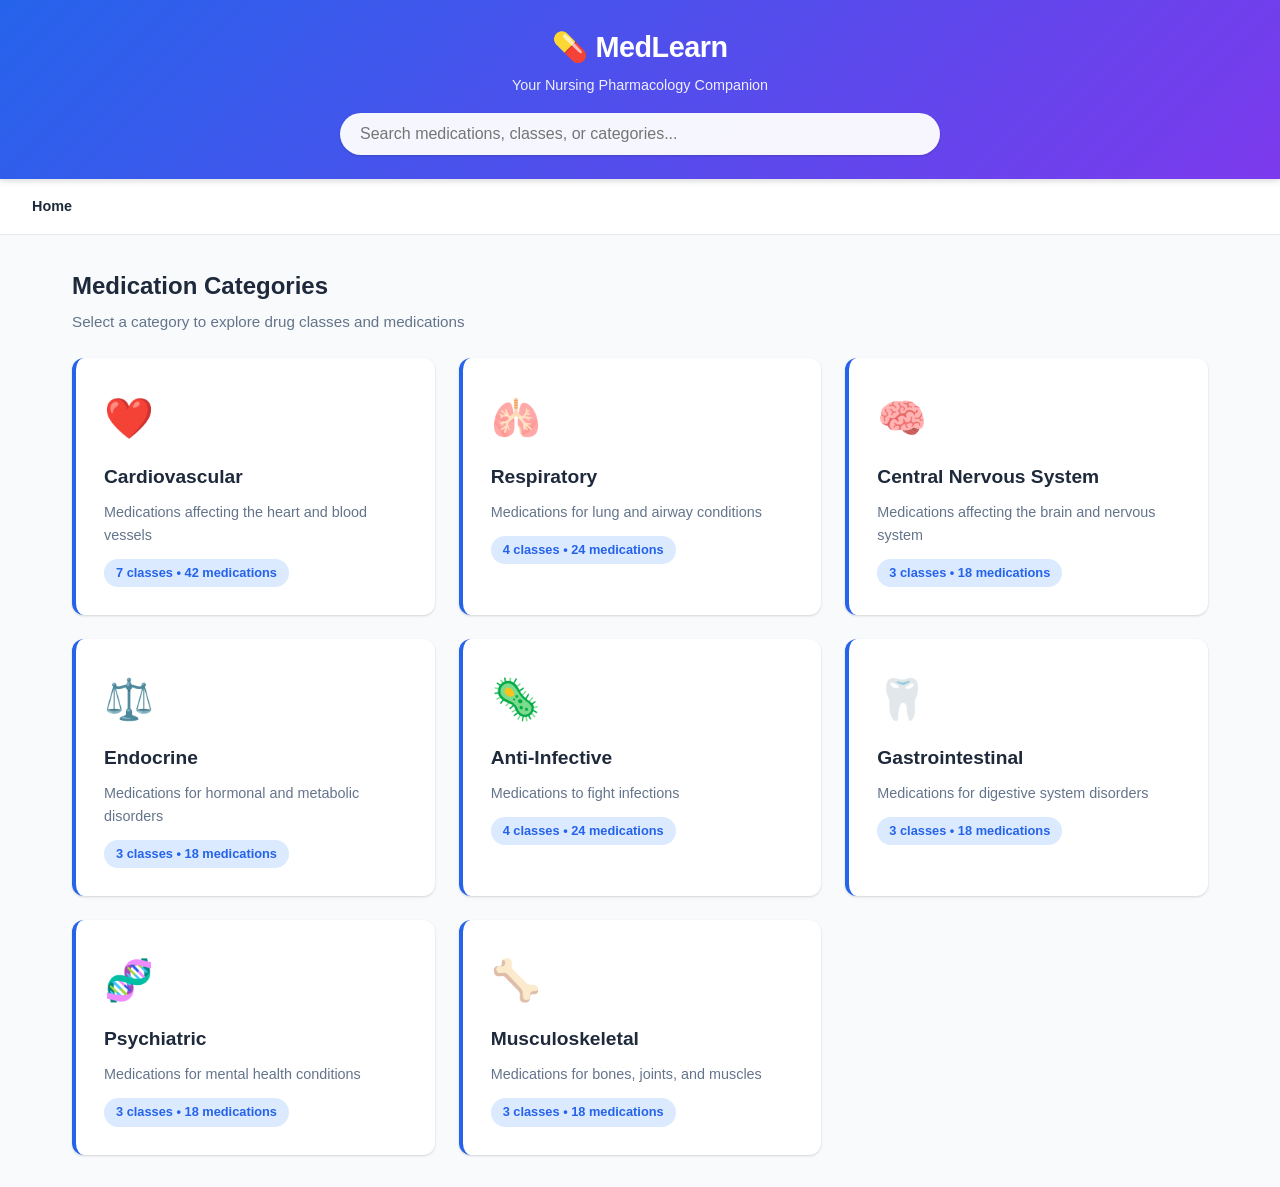
==== index.html @ 26b9d442 "Add Admin Panel for easy medication editing - admin.html: form-based editor to add, edit, delete med" ====
<!DOCTYPE html>
<html lang="en">
<head>
    <meta charset="UTF-8">
    <meta name="viewport" content="width=device-width, initial-scale=1.0">
    <title>MedLearn - Nursing Medication Study App</title>
    <link rel="stylesheet" href="styles.css">
</head>
<body>
    <div id="app">
        <!-- Header -->
        <header class="app-header">
            <div class="header-content">
                <h1 class="logo">&#x1F48A; MedLearn</h1>
                <p class="tagline">Your Nursing Pharmacology Companion</p>
            </div>
            <div class="search-container">
                <input type="text" id="searchInput" placeholder="Search medications, classes, or categories..." autocomplete="off">
                <div id="searchResults" class="search-results hidden"></div>
            </div>
        </header>

        <!-- Navigation Breadcrumb -->
        <nav id="breadcrumb" class="breadcrumb">
            <span class="breadcrumb-item active" data-level="home">Home</span>
            <a href="admin.html" style="margin-left:auto; font-size:0.85rem; color:var(--primary); text-decoration:none; font-weight:600; background:#dbeafe; padding:0.3rem 0.8rem; border-radius:50px;">&#x1F6E0;&#xFE0F; Edit Meds</a>
        </nav>

        <!-- Main Content Area -->
        <main id="mainContent" class="main-content">
            <!-- Content will be dynamically rendered -->
        </main>

        <!-- Quiz Modal -->
        <div id="quizModal" class="modal hidden">
            <div class="modal-content">
                <button class="modal-close" id="closeQuiz">&times;</button>
                <div id="quizContent"></div>
            </div>
        </div>

        <!-- Medication Detail Modal -->
        <div id="medDetailModal" class="modal hidden">
            <div class="modal-content modal-large">
                <button class="modal-close" id="closeMedDetail">&times;</button>
                <div id="medDetailContent"></div>
            </div>
        </div>
    </div>

    <script src="medications.js"></script>
    <script src="app.js"></script>
</body>
</html>
---- styles.css ----
/* ===== CSS Variables & Reset ===== */
:root {
    --primary: #2563eb;
    --primary-dark: #1d4ed8;
    --primary-light: #dbeafe;
    --secondary: #7c3aed;
    --success: #059669;
    --warning: #d97706;
    --danger: #dc2626;
    --bg: #f8fafc;
    --card-bg: #ffffff;
    --text: #1e293b;
    --text-light: #64748b;
    --border: #e2e8f0;
    --shadow: 0 1px 3px rgba(0,0,0,0.1), 0 1px 2px rgba(0,0,0,0.06);
    --shadow-md: 0 4px 6px rgba(0,0,0,0.07), 0 2px 4px rgba(0,0,0,0.06);
    --shadow-lg: 0 10px 15px rgba(0,0,0,0.1), 0 4px 6px rgba(0,0,0,0.05);
    --radius: 12px;
    --radius-sm: 8px;
}

* {
    margin: 0;
    padding: 0;
    box-sizing: border-box;
}

body {
    font-family: -apple-system, BlinkMacSystemFont, 'Segoe UI', Roboto, 'Helvetica Neue', Arial, sans-serif;
    background: var(--bg);
    color: var(--text);
    line-height: 1.6;
    min-height: 100vh;
}

/* ===== Header ===== */
.app-header {
    background: linear-gradient(135deg, var(--primary), var(--secondary));
    color: white;
    padding: 1.5rem 2rem;
    position: sticky;
    top: 0;
    z-index: 100;
    box-shadow: var(--shadow-md);
}

.header-content {
    text-align: center;
    margin-bottom: 1rem;
}

.logo {
    font-size: 1.8rem;
    font-weight: 700;
    letter-spacing: -0.5px;
}

.tagline {
    font-size: 0.9rem;
    opacity: 0.9;
    margin-top: 0.25rem;
}

.search-container {
    max-width: 600px;
    margin: 0 auto;
    position: relative;
}

.search-container input {
    width: 100%;
    padding: 0.75rem 1.25rem;
    border: none;
    border-radius: 50px;
    font-size: 1rem;
    background: rgba(255,255,255,0.95);
    color: var(--text);
    box-shadow: var(--shadow);
    transition: box-shadow 0.2s;
}

.search-container input:focus {
    outline: none;
    box-shadow: 0 0 0 3px rgba(255,255,255,0.4), var(--shadow-md);
}

.search-results {
    position: absolute;
    top: 100%;
    left: 0;
    right: 0;
    background: white;
    border-radius: var(--radius-sm);
    box-shadow: var(--shadow-lg);
    margin-top: 0.5rem;
    max-height: 400px;
    overflow-y: auto;
    z-index: 200;
}

.search-results.hidden {
    display: none;
}

.search-result-item {
    padding: 0.75rem 1.25rem;
    cursor: pointer;
    border-bottom: 1px solid var(--border);
    transition: background 0.15s;
}

.search-result-item:hover {
    background: var(--primary-light);
}

.search-result-item:last-child {
    border-bottom: none;
}

.search-result-item .result-name {
    font-weight: 600;
    color: var(--text);
}

.search-result-item .result-path {
    font-size: 0.8rem;
    color: var(--text-light);
    margin-top: 0.15rem;
}

/* ===== Breadcrumb ===== */
.breadcrumb {
    padding: 1rem 2rem;
    background: var(--card-bg);
    border-bottom: 1px solid var(--border);
    display: flex;
    align-items: center;
    gap: 0.5rem;
    flex-wrap: wrap;
}

.breadcrumb-item {
    font-size: 0.9rem;
    color: var(--primary);
    cursor: pointer;
    font-weight: 500;
    transition: color 0.2s;
}

.breadcrumb-item:hover {
    color: var(--primary-dark);
    text-decoration: underline;
}

.breadcrumb-item.active {
    color: var(--text);
    cursor: default;
    font-weight: 600;
}

.breadcrumb-item.active:hover {
    text-decoration: none;
}

.breadcrumb-separator {
    color: var(--text-light);
    font-size: 0.8rem;
}

/* ===== Main Content ===== */
.main-content {
    padding: 2rem;
    max-width: 1200px;
    margin: 0 auto;
}

/* ===== Category Cards (Home View) ===== */
.categories-grid {
    display: grid;
    grid-template-columns: repeat(auto-fill, minmax(280px, 1fr));
    gap: 1.5rem;
}

.category-card {
    background: var(--card-bg);
    border-radius: var(--radius);
    padding: 1.75rem;
    box-shadow: var(--shadow);
    cursor: pointer;
    transition: transform 0.2s, box-shadow 0.2s;
    border-left: 4px solid var(--primary);
    position: relative;
    overflow: hidden;
}

.category-card:hover {
    transform: translateY(-3px);
    box-shadow: var(--shadow-lg);
}

.category-card .card-icon {
    font-size: 2.5rem;
    margin-bottom: 0.75rem;
}

.category-card .card-title {
    font-size: 1.2rem;
    font-weight: 700;
    margin-bottom: 0.5rem;
    color: var(--text);
}

.category-card .card-description {
    font-size: 0.9rem;
    color: var(--text-light);
    margin-bottom: 0.75rem;
}

.category-card .card-count {
    font-size: 0.8rem;
    color: var(--primary);
    font-weight: 600;
    background: var(--primary-light);
    display: inline-block;
    padding: 0.25rem 0.75rem;
    border-radius: 50px;
}

/* ===== Drug Class Cards ===== */
.classes-grid {
    display: grid;
    grid-template-columns: repeat(auto-fill, minmax(300px, 1fr));
    gap: 1.25rem;
}

.class-card {
    background: var(--card-bg);
    border-radius: var(--radius);
    padding: 1.5rem;
    box-shadow: var(--shadow);
    cursor: pointer;
    transition: transform 0.2s, box-shadow 0.2s;
    border-top: 3px solid var(--secondary);
}

.class-card:hover {
    transform: translateY(-2px);
    box-shadow: var(--shadow-md);
}

.class-card .class-title {
    font-size: 1.1rem;
    font-weight: 700;
    margin-bottom: 0.4rem;
    color: var(--text);
}

.class-card .class-description {
    font-size: 0.85rem;
    color: var(--text-light);
    margin-bottom: 0.75rem;
}

.class-card .class-med-count {
    font-size: 0.8rem;
    color: var(--secondary);
    font-weight: 600;
}

/* ===== Medication List ===== */
.medications-grid {
    display: grid;
    grid-template-columns: repeat(auto-fill, minmax(320px, 1fr));
    gap: 1.25rem;
}

.med-card {
    background: var(--card-bg);
    border-radius: var(--radius);
    padding: 1.25rem;
    box-shadow: var(--shadow);
    cursor: pointer;
    transition: transform 0.2s, box-shadow 0.2s;
    border-left: 3px solid var(--success);
}

.med-card:hover {
    transform: translateY(-2px);
    box-shadow: var(--shadow-md);
}

.med-card .med-generic {
    font-size: 1.05rem;
    font-weight: 700;
    color: var(--text);
    text-transform: capitalize;
}

.med-card .med-brand {
    font-size: 0.85rem;
    color: var(--text-light);
    font-style: italic;
    margin-bottom: 0.5rem;
}

.med-card .med-quick-info {
    font-size: 0.8rem;
    color: var(--text-light);
    display: flex;
    flex-wrap: wrap;
    gap: 0.5rem;
}

.med-card .med-tag {
    background: #f1f5f9;
    padding: 0.15rem 0.5rem;
    border-radius: 4px;
    font-size: 0.75rem;
}

/* ===== Section Header ===== */
.section-header {
    margin-bottom: 1.5rem;
    display: flex;
    justify-content: space-between;
    align-items: center;
    flex-wrap: wrap;
    gap: 1rem;
}

.section-header h2 {
    font-size: 1.5rem;
    font-weight: 700;
    color: var(--text);
}

.section-header .section-description {
    font-size: 0.95rem;
    color: var(--text-light);
    margin-top: 0.25rem;
}

.quiz-btn {
    background: var(--warning);
    color: white;
    border: none;
    padding: 0.6rem 1.25rem;
    border-radius: 50px;
    font-size: 0.9rem;
    font-weight: 600;
    cursor: pointer;
    transition: background 0.2s, transform 0.1s;
}

.quiz-btn:hover {
    background: #b45309;
    transform: scale(1.05);
}

/* ===== Modal ===== */
.modal {
    position: fixed;
    inset: 0;
    background: rgba(0,0,0,0.5);
    display: flex;
    align-items: center;
    justify-content: center;
    z-index: 500;
    padding: 1rem;
    backdrop-filter: blur(4px);
}

.modal.hidden {
    display: none;
}

.modal-content {
    background: var(--card-bg);
    border-radius: var(--radius);
    padding: 2rem;
    max-width: 550px;
    width: 100%;
    max-height: 85vh;
    overflow-y: auto;
    position: relative;
    box-shadow: var(--shadow-lg);
}

.modal-large {
    max-width: 700px;
}

.modal-close {
    position: absolute;
    top: 1rem;
    right: 1rem;
    background: none;
    border: none;
    font-size: 1.5rem;
    cursor: pointer;
    color: var(--text-light);
    width: 32px;
    height: 32px;
    display: flex;
    align-items: center;
    justify-content: center;
    border-radius: 50%;
    transition: background 0.2s;
}

.modal-close:hover {
    background: var(--border);
}

/* ===== Medication Detail ===== */
.med-detail-header {
    margin-bottom: 1.5rem;
    padding-bottom: 1rem;
    border-bottom: 2px solid var(--border);
}

.med-detail-header h2 {
    font-size: 1.6rem;
    color: var(--text);
    text-transform: capitalize;
}

.med-detail-header .brand-name {
    font-size: 1rem;
    color: var(--text-light);
    font-style: italic;
}

.med-detail-section {
    margin-bottom: 1.25rem;
}

.med-detail-section h3 {
    font-size: 0.95rem;
    font-weight: 700;
    color: var(--primary);
    margin-bottom: 0.4rem;
    text-transform: uppercase;
    letter-spacing: 0.5px;
}

.med-detail-section p,
.med-detail-section ul {
    font-size: 0.9rem;
    color: var(--text);
    line-height: 1.7;
}

.med-detail-section ul {
    padding-left: 1.25rem;
}

.med-detail-section li {
    margin-bottom: 0.3rem;
}

.nursing-alert {
    background: #fef3c7;
    border-left: 4px solid var(--warning);
    padding: 0.75rem 1rem;
    border-radius: 0 var(--radius-sm) var(--radius-sm) 0;
    margin-top: 0.5rem;
}

.nursing-alert p {
    font-size: 0.85rem;
    color: #92400e;
}

/* ===== Quiz Styles ===== */
.quiz-question {
    font-size: 1.1rem;
    font-weight: 600;
    margin-bottom: 1.25rem;
    color: var(--text);
}

.quiz-options {
    display: flex;
    flex-direction: column;
    gap: 0.75rem;
    margin-bottom: 1.5rem;
}

.quiz-option {
    padding: 0.85rem 1.25rem;
    border: 2px solid var(--border);
    border-radius: var(--radius-sm);
    cursor: pointer;
    transition: border-color 0.2s, background 0.2s;
    font-size: 0.95rem;
}

.quiz-option:hover {
    border-color: var(--primary);
    background: var(--primary-light);
}

.quiz-option.correct {
    border-color: var(--success);
    background: #d1fae5;
}

.quiz-option.incorrect {
    border-color: var(--danger);
    background: #fee2e2;
}

.quiz-option.disabled {
    pointer-events: none;
}

.quiz-feedback {
    padding: 1rem;
    border-radius: var(--radius-sm);
    margin-bottom: 1rem;
    font-size: 0.9rem;
    font-weight: 500;
}

.quiz-feedback.correct {
    background: #d1fae5;
    color: #065f46;
}

.quiz-feedback.incorrect {
    background: #fee2e2;
    color: #991b1b;
}

.quiz-next-btn {
    background: var(--primary);
    color: white;
    border: none;
    padding: 0.7rem 1.5rem;
    border-radius: var(--radius-sm);
    font-size: 0.95rem;
    font-weight: 600;
    cursor: pointer;
    transition: background 0.2s;
}

.quiz-next-btn:hover {
    background: var(--primary-dark);
}

.quiz-score {
    text-align: center;
    padding: 2rem 0;
}

.quiz-score h3 {
    font-size: 1.5rem;
    margin-bottom: 0.5rem;
}

.quiz-score .score-number {
    font-size: 3rem;
    font-weight: 700;
    color: var(--primary);
}

/* ===== Responsive ===== */
@media (max-width: 768px) {
    .app-header {
        padding: 1rem;
    }

    .logo {
        font-size: 1.4rem;
    }

    .main-content {
        padding: 1rem;
    }

    .categories-grid,
    .classes-grid,
    .medications-grid {
        grid-template-columns: 1fr;
    }

    .section-header {
        flex-direction: column;
        align-items: flex-start;
    }

    .modal-content {
        padding: 1.5rem;
    }
}

@media (max-width: 480px) {
    .breadcrumb {
        padding: 0.75rem 1rem;
    }

    .category-card {
        padding: 1.25rem;
    }
}
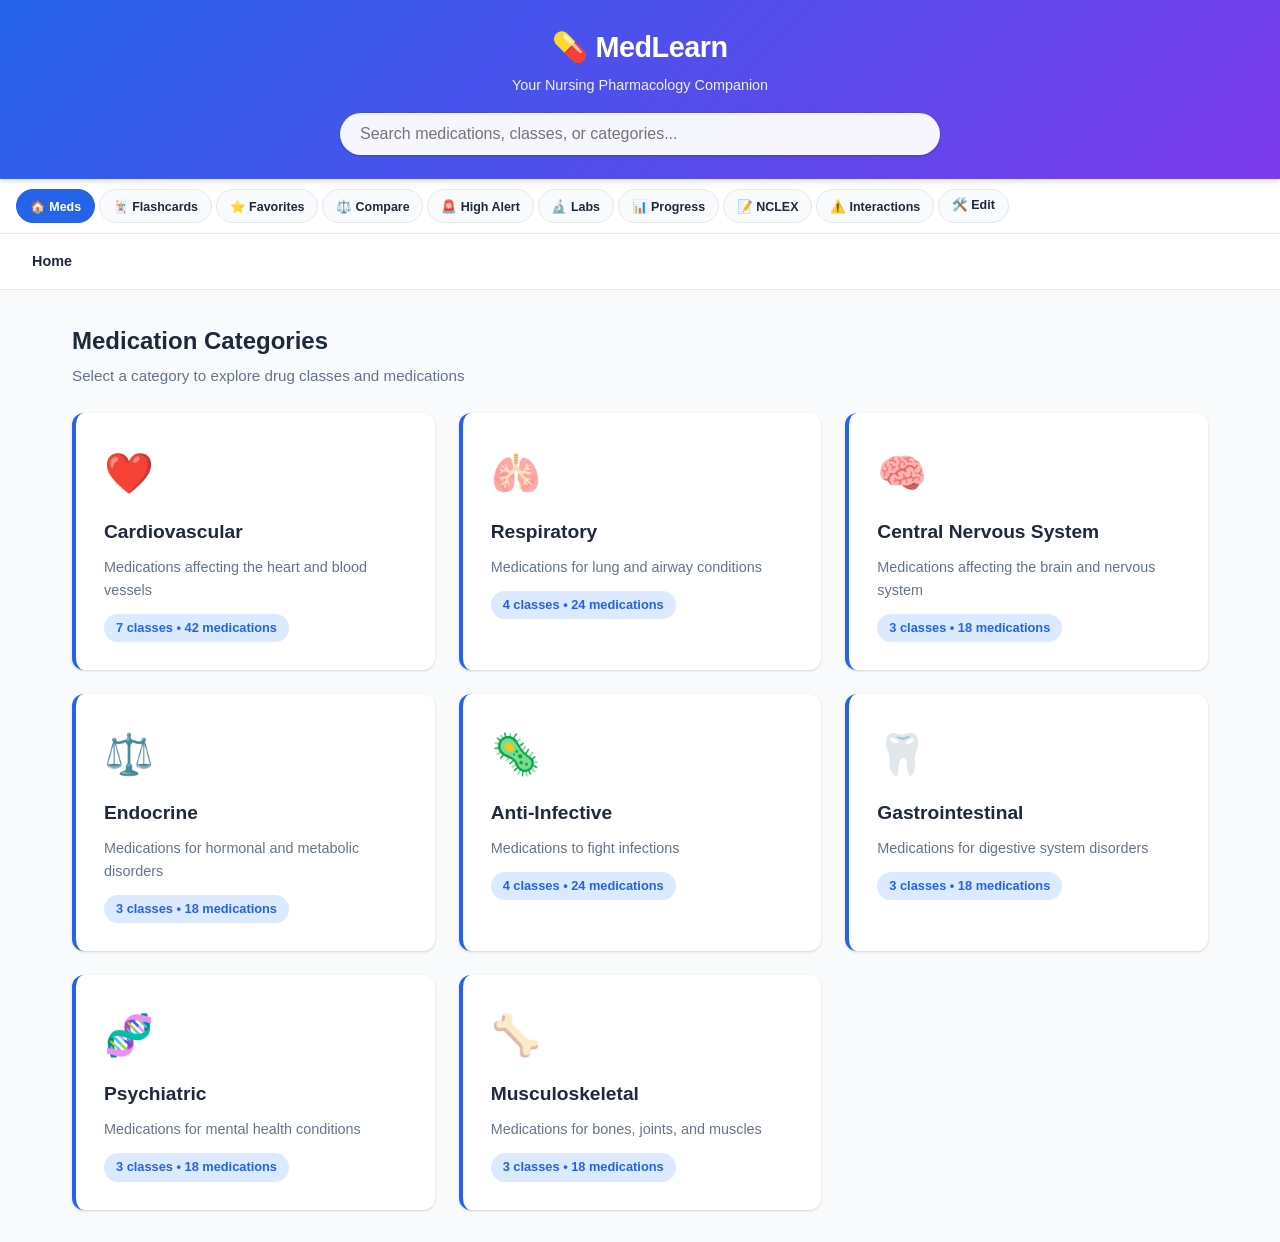
==== commit 29e27e2d: "Add 8 new features: Flashcards, Favorites, Compare, High Alert, Labs, Progress, NCLEX, Interactions " ====
--- a/index.html
+++ b/index.html
@@ -5,6 +5,7 @@
     <meta name="viewport" content="width=device-width, initial-scale=1.0">
     <title>MedLearn - Nursing Medication Study App</title>
     <link rel="stylesheet" href="styles.css">
+    <link rel="stylesheet" href="features.css">
 </head>
 <body>
     <div id="app">
@@ -20,10 +21,23 @@
             </div>
         </header>
 
+        <!-- Feature Navigation Bar -->
+        <nav class="feature-nav">
+            <button class="feature-nav-btn active" onclick="app.renderHome()" data-feature="home">&#x1F3E0; Meds</button>
+            <button class="feature-nav-btn" onclick="features.openFlashcards()" data-feature="flashcards">&#x1F0CF; Flashcards</button>
+            <button class="feature-nav-btn" onclick="features.openFavorites()" data-feature="favorites">&#x2B50; Favorites</button>
+            <button class="feature-nav-btn" onclick="features.openCompare()" data-feature="compare">&#x2696;&#xFE0F; Compare</button>
+            <button class="feature-nav-btn" onclick="features.openHighAlert()" data-feature="highalert">&#x1F6A8; High Alert</button>
+            <button class="feature-nav-btn" onclick="features.openLabValues()" data-feature="labs">&#x1F52C; Labs</button>
+            <button class="feature-nav-btn" onclick="features.openProgress()" data-feature="progress">&#x1F4CA; Progress</button>
+            <button class="feature-nav-btn" onclick="features.openNCLEX()" data-feature="nclex">&#x1F4DD; NCLEX</button>
+            <button class="feature-nav-btn" onclick="features.openInteractions()" data-feature="interactions">&#x26A0;&#xFE0F; Interactions</button>
+            <a href="admin.html" class="feature-nav-btn" style="text-decoration:none;">&#x1F6E0;&#xFE0F; Edit</a>
+        </nav>
+
         <!-- Navigation Breadcrumb -->
         <nav id="breadcrumb" class="breadcrumb">
             <span class="breadcrumb-item active" data-level="home">Home</span>
-            <a href="admin.html" style="margin-left:auto; font-size:0.85rem; color:var(--primary); text-decoration:none; font-weight:600; background:#dbeafe; padding:0.3rem 0.8rem; border-radius:50px;">&#x1F6E0;&#xFE0F; Edit Meds</a>
         </nav>
 
         <!-- Main Content Area -->
@@ -50,5 +64,6 @@
 
     <script src="medications.js"></script>
     <script src="app.js"></script>
+    <script src="features.js"></script>
 </body>
 </html>
--- a/features.css
+++ b/features.css
@@ -0,0 +1,468 @@
+/* ===== Feature Navigation Bar ===== */
+.feature-nav {
+    display: flex;
+    gap: 0.25rem;
+    padding: 0.6rem 1rem;
+    background: #ffffff;
+    border-bottom: 1px solid var(--border);
+    overflow-x: auto;
+    -webkit-overflow-scrolling: touch;
+    scrollbar-width: none;
+}
+.feature-nav::-webkit-scrollbar { display: none; }
+
+.feature-nav-btn {
+    flex-shrink: 0;
+    padding: 0.4rem 0.8rem;
+    border: 1px solid var(--border);
+    border-radius: 50px;
+    background: var(--bg);
+    color: var(--text);
+    font-size: 0.78rem;
+    font-weight: 600;
+    cursor: pointer;
+    transition: all 0.2s;
+    white-space: nowrap;
+}
+.feature-nav-btn:hover { background: var(--primary-light); border-color: var(--primary); }
+.feature-nav-btn.active { background: var(--primary); color: white; border-color: var(--primary); }
+
+/* ===== Flashcard Mode ===== */
+.flashcard-container {
+    display: flex;
+    flex-direction: column;
+    align-items: center;
+    padding: 2rem 1rem;
+    max-width: 500px;
+    margin: 0 auto;
+}
+
+.flashcard {
+    width: 100%;
+    height: 320px;
+    perspective: 1000px;
+    cursor: pointer;
+    margin-bottom: 1.5rem;
+}
+
+.flashcard-inner {
+    position: relative;
+    width: 100%;
+    height: 100%;
+    transition: transform 0.6s;
+    transform-style: preserve-3d;
+}
+
+.flashcard.flipped .flashcard-inner {
+    transform: rotateY(180deg);
+}
+
+.flashcard-front, .flashcard-back {
+    position: absolute;
+    width: 100%;
+    height: 100%;
+    backface-visibility: hidden;
+    border-radius: var(--radius);
+    box-shadow: var(--shadow-lg);
+    display: flex;
+    flex-direction: column;
+    align-items: center;
+    justify-content: center;
+    padding: 2rem;
+    text-align: center;
+}
+
+.flashcard-front {
+    background: linear-gradient(135deg, var(--primary), var(--secondary));
+    color: white;
+}
+
+.flashcard-front .fc-generic {
+    font-size: 1.8rem;
+    font-weight: 700;
+    text-transform: capitalize;
+}
+
+.flashcard-front .fc-hint {
+    font-size: 0.9rem;
+    opacity: 0.8;
+    margin-top: 1rem;
+}
+
+.flashcard-back {
+    background: white;
+    transform: rotateY(180deg);
+    overflow-y: auto;
+    align-items: flex-start;
+    justify-content: flex-start;
+    text-align: left;
+}
+
+.flashcard-back h3 { font-size: 1.2rem; margin-bottom: 0.5rem; color: var(--primary); text-transform: capitalize; }
+.flashcard-back .fc-brand { color: var(--text-light); font-style: italic; margin-bottom: 0.75rem; }
+.flashcard-back .fc-detail { font-size: 0.85rem; margin-bottom: 0.5rem; color: var(--text); }
+.flashcard-back .fc-label { font-weight: 700; color: var(--primary); font-size: 0.75rem; text-transform: uppercase; }
+
+.flashcard-controls {
+    display: flex;
+    gap: 1rem;
+    width: 100%;
+    max-width: 400px;
+}
+
+.fc-btn {
+    flex: 1;
+    padding: 0.8rem;
+    border: none;
+    border-radius: var(--radius-sm);
+    font-size: 0.95rem;
+    font-weight: 600;
+    cursor: pointer;
+    transition: transform 0.1s;
+}
+.fc-btn:active { transform: scale(0.95); }
+.fc-btn-wrong { background: #fee2e2; color: var(--danger); }
+.fc-btn-right { background: #d1fae5; color: var(--success); }
+.fc-btn-skip { background: var(--bg); color: var(--text-light); border: 1px solid var(--border); }
+
+.flashcard-progress {
+    font-size: 0.85rem;
+    color: var(--text-light);
+    margin-bottom: 1rem;
+}
+
+/* ===== Favorites ===== */
+.favorites-empty {
+    text-align: center;
+    padding: 3rem 1rem;
+    color: var(--text-light);
+}
+.favorites-empty .empty-icon { font-size: 3rem; margin-bottom: 1rem; }
+
+.fav-star {
+    cursor: pointer;
+    font-size: 1.3rem;
+    transition: transform 0.2s;
+    position: absolute;
+    top: 0.75rem;
+    right: 0.75rem;
+}
+.fav-star:hover { transform: scale(1.2); }
+
+.med-card-fav {
+    position: relative;
+}
+
+/* ===== Drug Comparison ===== */
+.compare-selectors {
+    display: grid;
+    grid-template-columns: 1fr 1fr;
+    gap: 1rem;
+    margin-bottom: 1.5rem;
+}
+
+.compare-select-group select {
+    width: 100%;
+    padding: 0.5rem;
+    border: 1px solid var(--border);
+    border-radius: var(--radius-sm);
+    font-size: 0.9rem;
+    margin-bottom: 0.5rem;
+}
+
+.compare-table {
+    width: 100%;
+    border-collapse: collapse;
+    font-size: 0.85rem;
+}
+
+.compare-table th {
+    background: var(--primary);
+    color: white;
+    padding: 0.6rem 0.8rem;
+    text-align: left;
+    font-size: 0.8rem;
+}
+
+.compare-table td {
+    padding: 0.6rem 0.8rem;
+    border-bottom: 1px solid var(--border);
+    vertical-align: top;
+}
+
+.compare-table tr:nth-child(even) { background: var(--bg); }
+.compare-table .row-label { font-weight: 700; color: var(--primary); width: 120px; }
+
+/* ===== High Alert ===== */
+.high-alert-card {
+    background: white;
+    border-radius: var(--radius);
+    padding: 1.25rem;
+    box-shadow: var(--shadow);
+    border-left: 4px solid var(--danger);
+    margin-bottom: 1rem;
+}
+
+.high-alert-card .ha-name {
+    font-size: 1.05rem;
+    font-weight: 700;
+    text-transform: capitalize;
+    color: var(--danger);
+}
+
+.high-alert-card .ha-brand {
+    font-size: 0.8rem;
+    color: var(--text-light);
+    font-style: italic;
+}
+
+.high-alert-card .ha-reason {
+    font-size: 0.85rem;
+    color: var(--text);
+    margin-top: 0.5rem;
+    background: #fee2e2;
+    padding: 0.5rem 0.75rem;
+    border-radius: var(--radius-sm);
+}
+
+/* ===== Lab Values ===== */
+.lab-card {
+    background: white;
+    border-radius: var(--radius);
+    padding: 1.25rem;
+    box-shadow: var(--shadow);
+    border-left: 4px solid var(--secondary);
+    margin-bottom: 1rem;
+}
+
+.lab-card .lab-drug { font-weight: 700; font-size: 1rem; text-transform: capitalize; }
+.lab-card .lab-range { color: var(--success); font-weight: 600; font-size: 0.95rem; margin: 0.3rem 0; }
+.lab-card .lab-toxic { color: var(--danger); font-size: 0.85rem; }
+.lab-card .lab-antidote { background: #dbeafe; padding: 0.4rem 0.75rem; border-radius: var(--radius-sm); font-size: 0.85rem; margin-top: 0.5rem; display: inline-block; }
+.lab-card .lab-monitoring { font-size: 0.8rem; color: var(--text-light); margin-top: 0.4rem; }
+
+/* ===== Progress Tracker ===== */
+.progress-overview {
+    display: grid;
+    grid-template-columns: repeat(auto-fill, minmax(200px, 1fr));
+    gap: 1rem;
+    margin-bottom: 2rem;
+}
+
+.progress-stat-card {
+    background: white;
+    border-radius: var(--radius);
+    padding: 1.25rem;
+    box-shadow: var(--shadow);
+    text-align: center;
+}
+
+.progress-stat-card .stat-number {
+    font-size: 2rem;
+    font-weight: 700;
+    color: var(--primary);
+}
+
+.progress-stat-card .stat-label {
+    font-size: 0.8rem;
+    color: var(--text-light);
+    margin-top: 0.25rem;
+}
+
+.progress-bar-container {
+    background: var(--border);
+    border-radius: 50px;
+    height: 12px;
+    overflow: hidden;
+    margin: 0.5rem 0;
+}
+
+.progress-bar-fill {
+    height: 100%;
+    border-radius: 50px;
+    background: linear-gradient(90deg, var(--primary), var(--success));
+    transition: width 0.5s ease;
+}
+
+.quiz-history-item {
+    display: flex;
+    justify-content: space-between;
+    align-items: center;
+    padding: 0.6rem 1rem;
+    border-bottom: 1px solid var(--border);
+    font-size: 0.85rem;
+}
+
+.quiz-history-item .qh-score {
+    font-weight: 700;
+    color: var(--success);
+}
+
+/* ===== NCLEX Questions ===== */
+.nclex-question-card {
+    background: white;
+    border-radius: var(--radius);
+    padding: 1.5rem;
+    box-shadow: var(--shadow);
+    margin-bottom: 1.5rem;
+}
+
+.nclex-question-card .nclex-type {
+    font-size: 0.75rem;
+    font-weight: 700;
+    color: white;
+    background: var(--secondary);
+    padding: 0.2rem 0.6rem;
+    border-radius: 4px;
+    display: inline-block;
+    margin-bottom: 0.75rem;
+}
+
+.nclex-question-card .nclex-stem {
+    font-size: 1rem;
+    font-weight: 600;
+    margin-bottom: 1rem;
+    line-height: 1.5;
+}
+
+.nclex-option {
+    display: flex;
+    align-items: flex-start;
+    gap: 0.5rem;
+    padding: 0.7rem 1rem;
+    border: 2px solid var(--border);
+    border-radius: var(--radius-sm);
+    margin-bottom: 0.5rem;
+    cursor: pointer;
+    transition: all 0.2s;
+    font-size: 0.9rem;
+}
+
+.nclex-option:hover { border-color: var(--primary); background: var(--primary-light); }
+.nclex-option.selected { border-color: var(--primary); background: var(--primary-light); }
+.nclex-option.correct-answer { border-color: var(--success); background: #d1fae5; }
+.nclex-option.wrong-answer { border-color: var(--danger); background: #fee2e2; }
+.nclex-option.disabled { pointer-events: none; }
+
+.nclex-option input[type="checkbox"] {
+    margin-top: 0.15rem;
+    flex-shrink: 0;
+}
+
+.nclex-rationale {
+    margin-top: 1rem;
+    padding: 1rem;
+    background: #f0fdf4;
+    border-left: 4px solid var(--success);
+    border-radius: 0 var(--radius-sm) var(--radius-sm) 0;
+    font-size: 0.85rem;
+    display: none;
+}
+
+.nclex-rationale.visible { display: block; }
+
+/* ===== Drug Interactions ===== */
+.interaction-search {
+    display: flex;
+    gap: 0.5rem;
+    margin-bottom: 1rem;
+    flex-wrap: wrap;
+}
+
+.interaction-search input {
+    flex: 1;
+    min-width: 200px;
+    padding: 0.6rem 1rem;
+    border: 1px solid var(--border);
+    border-radius: var(--radius-sm);
+    font-size: 0.9rem;
+}
+
+.interaction-search button {
+    padding: 0.6rem 1rem;
+    background: var(--primary);
+    color: white;
+    border: none;
+    border-radius: var(--radius-sm);
+    font-weight: 600;
+    cursor: pointer;
+}
+
+.interaction-tags {
+    display: flex;
+    flex-wrap: wrap;
+    gap: 0.5rem;
+    margin-bottom: 1.5rem;
+}
+
+.interaction-tag {
+    background: var(--primary-light);
+    color: var(--primary);
+    padding: 0.3rem 0.75rem;
+    border-radius: 50px;
+    font-size: 0.85rem;
+    font-weight: 600;
+    display: flex;
+    align-items: center;
+    gap: 0.3rem;
+}
+
+.interaction-tag .remove-tag {
+    cursor: pointer;
+    font-size: 1rem;
+    line-height: 1;
+}
+
+.interaction-result {
+    background: white;
+    border-radius: var(--radius);
+    padding: 1.25rem;
+    box-shadow: var(--shadow);
+    margin-bottom: 1rem;
+    border-left: 4px solid var(--warning);
+}
+
+.interaction-result .ir-drugs {
+    font-weight: 700;
+    font-size: 1rem;
+    color: var(--text);
+}
+
+.interaction-result .ir-severity {
+    display: inline-block;
+    font-size: 0.7rem;
+    font-weight: 700;
+    padding: 0.15rem 0.5rem;
+    border-radius: 4px;
+    margin-left: 0.5rem;
+}
+
+.ir-severity.severe { background: #fee2e2; color: var(--danger); }
+.ir-severity.moderate { background: #fef3c7; color: var(--warning); }
+.ir-severity.mild { background: #d1fae5; color: var(--success); }
+
+.interaction-result .ir-effect {
+    font-size: 0.85rem;
+    color: var(--text);
+    margin-top: 0.5rem;
+}
+
+.interaction-result .ir-nursing {
+    font-size: 0.8rem;
+    color: var(--text-light);
+    margin-top: 0.4rem;
+    font-style: italic;
+}
+
+/* ===== Responsive adjustments ===== */
+@media (max-width: 768px) {
+    .compare-selectors { grid-template-columns: 1fr; }
+    .progress-overview { grid-template-columns: 1fr 1fr; }
+    .flashcard { height: 280px; }
+}
+
+@media (max-width: 480px) {
+    .progress-overview { grid-template-columns: 1fr; }
+    .feature-nav { padding: 0.5rem; }
+    .feature-nav-btn { font-size: 0.7rem; padding: 0.35rem 0.6rem; }
+}
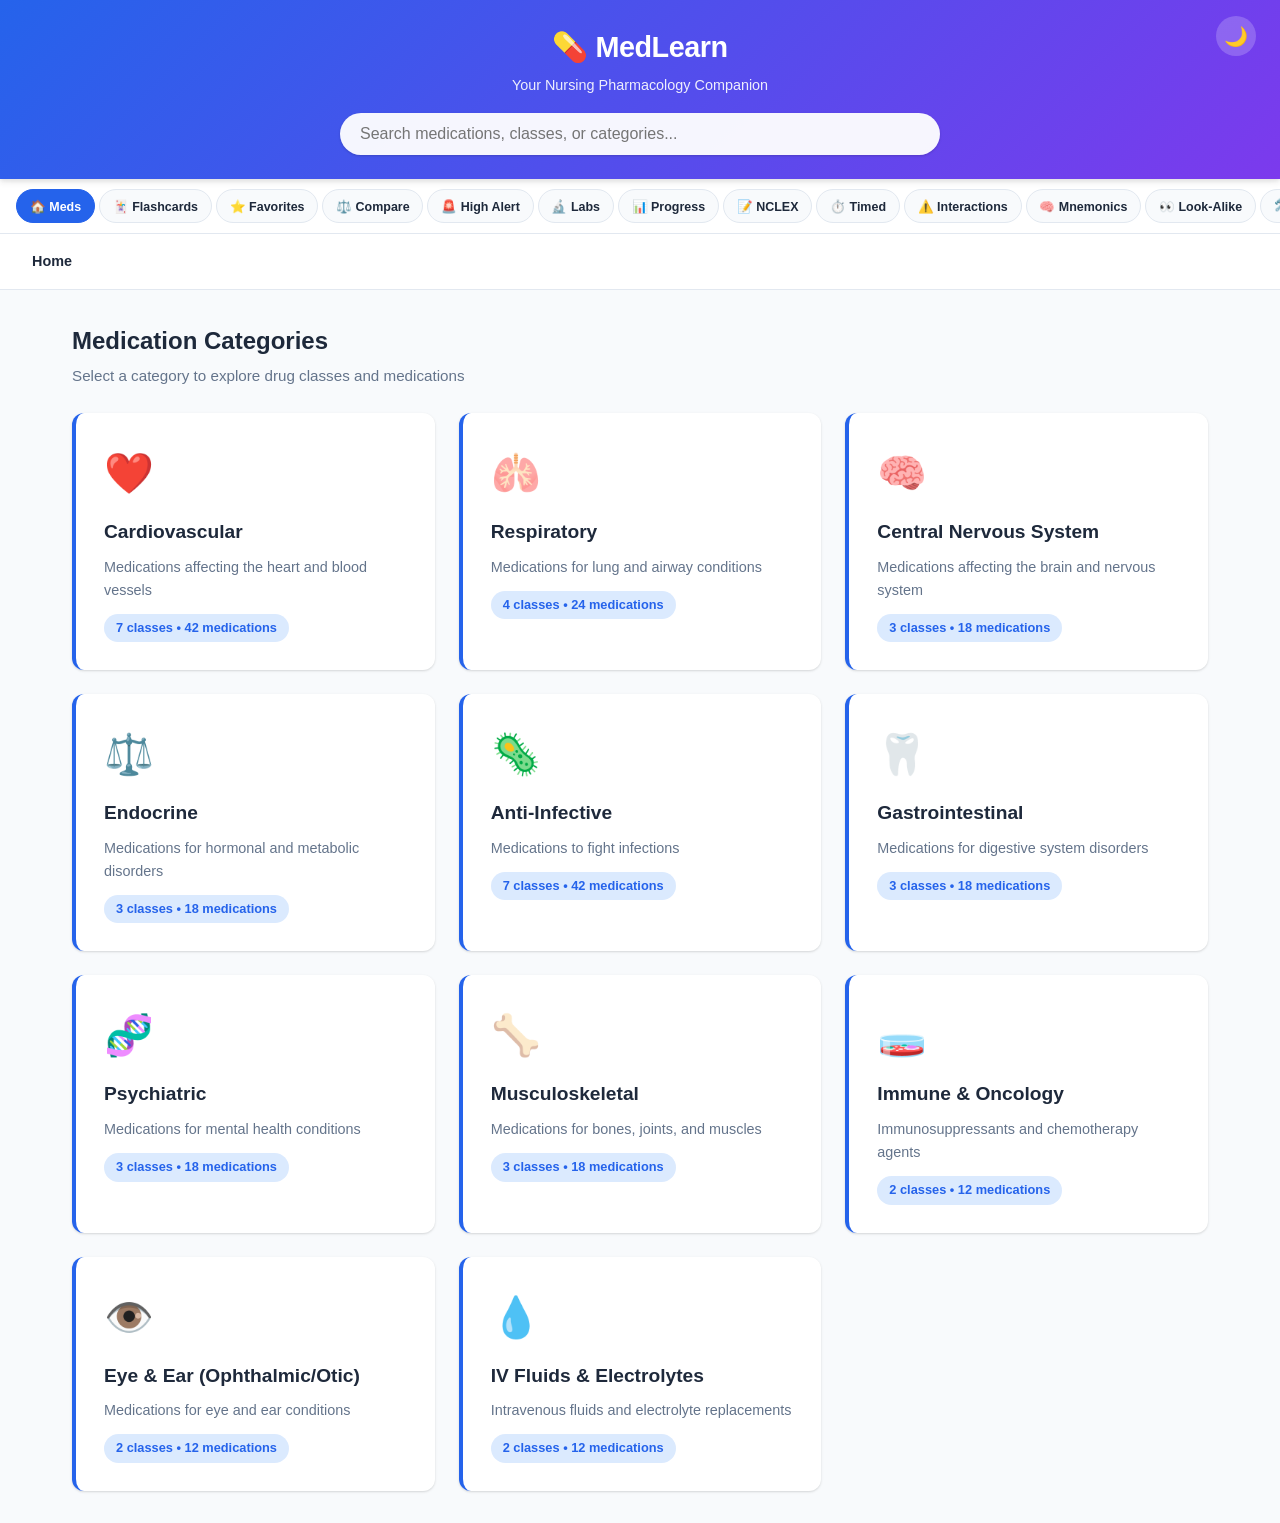
==== commit 058d6a65: "Major update: 9 new features + expanded content Content: - Added antivirals, antitubercular (RIPE), " ====
--- a/index.html
+++ b/index.html
@@ -6,11 +6,17 @@
     <title>MedLearn - Nursing Medication Study App</title>
     <link rel="stylesheet" href="styles.css">
     <link rel="stylesheet" href="features.css">
+    <link rel="manifest" href="manifest.json">
+    <meta name="theme-color" content="#2563eb">
+    <link rel="apple-touch-icon" href="icon.svg">
+    <meta name="apple-mobile-web-app-capable" content="yes">
+    <meta name="mobile-web-app-capable" content="yes">
 </head>
 <body>
     <div id="app">
         <!-- Header -->
         <header class="app-header">
+            <button id="darkModeToggle" class="dark-toggle" onclick="features.toggleDarkMode()" title="Toggle dark mode">&#x1F319;</button>
             <div class="header-content">
                 <h1 class="logo">&#x1F48A; MedLearn</h1>
                 <p class="tagline">Your Nursing Pharmacology Companion</p>
@@ -31,7 +37,10 @@
             <button class="feature-nav-btn" onclick="features.openLabValues()" data-feature="labs">&#x1F52C; Labs</button>
             <button class="feature-nav-btn" onclick="features.openProgress()" data-feature="progress">&#x1F4CA; Progress</button>
             <button class="feature-nav-btn" onclick="features.openNCLEX()" data-feature="nclex">&#x1F4DD; NCLEX</button>
+            <button class="feature-nav-btn" onclick="features.openTimedQuiz()" data-feature="timedquiz">&#x23F1;&#xFE0F; Timed</button>
             <button class="feature-nav-btn" onclick="features.openInteractions()" data-feature="interactions">&#x26A0;&#xFE0F; Interactions</button>
+            <button class="feature-nav-btn" onclick="features.openMnemonics()" data-feature="mnemonics">&#x1F9E0; Mnemonics</button>
+            <button class="feature-nav-btn" onclick="features.openLookAlike()" data-feature="lookalike">&#x1F440; Look-Alike</button>
             <a href="admin.html" class="feature-nav-btn" style="text-decoration:none;">&#x1F6E0;&#xFE0F; Edit</a>
         </nav>
 
@@ -65,5 +74,15 @@
     <script src="medications.js"></script>
     <script src="app.js"></script>
     <script src="features.js"></script>
+    <script>
+        // Register service worker for offline support
+        if ('serviceWorker' in navigator) {
+            window.addEventListener('load', function() {
+                navigator.serviceWorker.register('sw.js').catch(function(err) {
+                    console.log('Service worker registration failed:', err);
+                });
+            });
+        }
+    </script>
 </body>
 </html>
--- a/features.css
+++ b/features.css
@@ -466,3 +466,152 @@
     .feature-nav { padding: 0.5rem; }
     .feature-nav-btn { font-size: 0.7rem; padding: 0.35rem 0.6rem; }
 }
+
+
+/* ===== Mnemonics ===== */
+.mnemonic-card {
+    background: white;
+    border-radius: var(--radius);
+    padding: 1rem 1.25rem;
+    box-shadow: var(--shadow);
+    border-left: 4px solid var(--secondary);
+    margin-bottom: 0.75rem;
+}
+.mnemonic-trick {
+    font-size: 1.1rem;
+    font-weight: 700;
+    color: var(--secondary);
+}
+.mnemonic-meaning {
+    font-size: 0.9rem;
+    font-weight: 600;
+    color: var(--text);
+    margin: 0.2rem 0;
+}
+.mnemonic-example {
+    font-size: 0.82rem;
+    color: var(--text-light);
+}
+
+
+/* ===== NCLEX Category Picker ===== */
+.nclex-cat-grid {
+    display: grid;
+    grid-template-columns: repeat(auto-fill, minmax(200px, 1fr));
+    gap: 1rem;
+}
+.nclex-cat-card {
+    background: white;
+    border-radius: var(--radius);
+    padding: 1.25rem;
+    box-shadow: var(--shadow);
+    cursor: pointer;
+    transition: transform 0.2s, box-shadow 0.2s;
+    border-top: 3px solid var(--secondary);
+    text-align: center;
+}
+.nclex-cat-card:hover { transform: translateY(-2px); box-shadow: var(--shadow-md); }
+.nclex-cat-card .ncc-title { font-weight: 700; font-size: 1rem; color: var(--text); }
+.nclex-cat-card .ncc-count { font-size: 0.8rem; color: var(--secondary); margin-top: 0.3rem; }
+
+
+/* ===== Dark Mode Toggle Button ===== */
+.dark-toggle {
+    position: absolute;
+    top: 1rem;
+    right: 1.5rem;
+    background: rgba(255,255,255,0.2);
+    border: none;
+    width: 40px;
+    height: 40px;
+    border-radius: 50%;
+    font-size: 1.2rem;
+    cursor: pointer;
+    transition: background 0.2s, transform 0.2s;
+    z-index: 110;
+}
+.dark-toggle:hover { background: rgba(255,255,255,0.35); transform: scale(1.1); }
+
+/* ===== Dark Mode Theme ===== */
+body.dark {
+    --bg: #0f172a;
+    --card-bg: #1e293b;
+    --text: #e2e8f0;
+    --text-light: #94a3b8;
+    --border: #334155;
+    --primary-light: #1e3a5f;
+}
+body.dark .app-header { background: linear-gradient(135deg, #1e3a8a, #4c1d95); }
+body.dark .feature-nav { background: #1e293b; border-bottom-color: #334155; }
+body.dark .feature-nav-btn { background: #0f172a; color: #e2e8f0; border-color: #334155; }
+body.dark .breadcrumb { background: #1e293b; }
+body.dark .search-container input { background: #1e293b; color: #e2e8f0; }
+body.dark .med-tag { background: #334155; color: #cbd5e1; }
+body.dark .search-results { background: #1e293b; }
+body.dark .modal-content { background: #1e293b; }
+body.dark .nursing-alert { background: #422006; }
+body.dark .nursing-alert p { color: #fed7aa; }
+body.dark .quiz-option { background: #0f172a; }
+body.dark .nclex-rationale { background: #052e16; }
+body.dark .compare-table tr:nth-child(even) { background: #0f172a; }
+
+
+/* ===== Timed Quiz ===== */
+.tq-timer-bar {
+    width: 100%;
+    height: 10px;
+    background: var(--border);
+    border-radius: 50px;
+    overflow: hidden;
+    margin-bottom: 0.3rem;
+}
+.tq-timer-fill {
+    height: 100%;
+    width: 100%;
+    background: linear-gradient(90deg, var(--success), var(--warning), var(--danger));
+    border-radius: 50px;
+    transition: width 1s linear;
+}
+.tq-timer-text {
+    text-align: right;
+    font-size: 0.85rem;
+    font-weight: 700;
+    color: var(--warning);
+    margin-bottom: 1rem;
+}
+
+
+/* ===== Look-Alike/Sound-Alike ===== */
+.lasa-card {
+    background: white;
+    border-radius: var(--radius);
+    padding: 1rem 1.25rem;
+    box-shadow: var(--shadow);
+    border-left: 4px solid var(--danger);
+    margin-bottom: 0.75rem;
+}
+.lasa-pair {
+    display: flex;
+    align-items: center;
+    gap: 0.75rem;
+    flex-wrap: wrap;
+    margin-bottom: 0.4rem;
+}
+.lasa-drug {
+    font-weight: 700;
+    font-size: 1rem;
+    color: var(--text);
+    text-transform: capitalize;
+}
+.lasa-vs {
+    font-size: 0.75rem;
+    color: white;
+    background: var(--danger);
+    padding: 0.1rem 0.5rem;
+    border-radius: 4px;
+    font-weight: 700;
+}
+.lasa-note {
+    font-size: 0.85rem;
+    color: var(--text-light);
+}
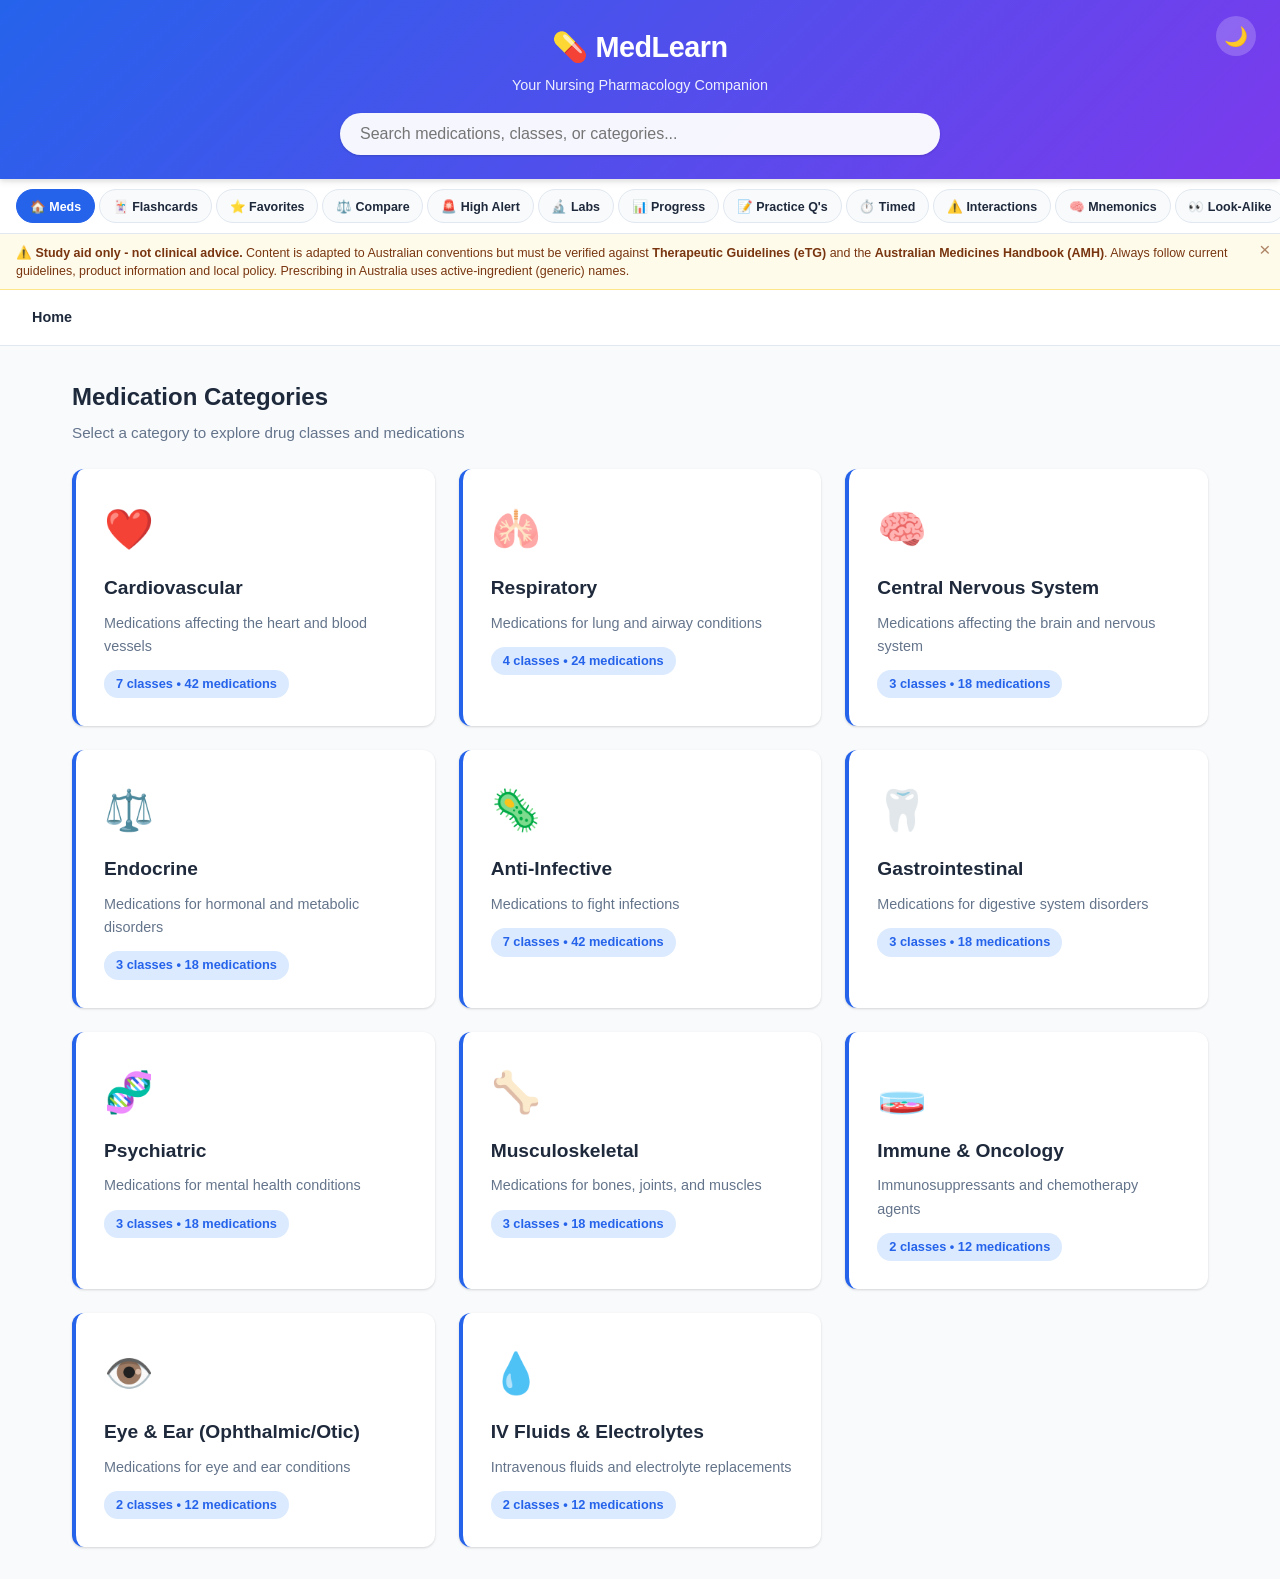
==== commit 8ae55ec1: "Australianise content: INN/AU generic names, AU brands, spelling, NMBA framing - Generic names to Au" ====
--- a/index.html
+++ b/index.html
@@ -36,13 +36,19 @@
             <button class="feature-nav-btn" onclick="features.openHighAlert()" data-feature="highalert">&#x1F6A8; High Alert</button>
             <button class="feature-nav-btn" onclick="features.openLabValues()" data-feature="labs">&#x1F52C; Labs</button>
             <button class="feature-nav-btn" onclick="features.openProgress()" data-feature="progress">&#x1F4CA; Progress</button>
-            <button class="feature-nav-btn" onclick="features.openNCLEX()" data-feature="nclex">&#x1F4DD; NCLEX</button>
+            <button class="feature-nav-btn" onclick="features.openNCLEX()" data-feature="nclex">&#x1F4DD; Practice Q's</button>
             <button class="feature-nav-btn" onclick="features.openTimedQuiz()" data-feature="timedquiz">&#x23F1;&#xFE0F; Timed</button>
             <button class="feature-nav-btn" onclick="features.openInteractions()" data-feature="interactions">&#x26A0;&#xFE0F; Interactions</button>
             <button class="feature-nav-btn" onclick="features.openMnemonics()" data-feature="mnemonics">&#x1F9E0; Mnemonics</button>
             <button class="feature-nav-btn" onclick="features.openLookAlike()" data-feature="lookalike">&#x1F440; Look-Alike</button>
             <a href="admin.html" class="feature-nav-btn" style="text-decoration:none;">&#x1F6E0;&#xFE0F; Edit</a>
         </nav>
+
+        <!-- Disclaimer Banner -->
+        <div id="disclaimerBanner" class="disclaimer-banner">
+            <span>&#x26A0;&#xFE0F; <strong>Study aid only - not clinical advice.</strong> Content is adapted to Australian conventions but must be verified against <strong>Therapeutic Guidelines (eTG)</strong> and the <strong>Australian Medicines Handbook (AMH)</strong>. Always follow current guidelines, product information and local policy. Prescribing in Australia uses active-ingredient (generic) names.</span>
+            <button onclick="features.dismissDisclaimer()" class="disclaimer-dismiss" title="Dismiss">&times;</button>
+        </div>
 
         <!-- Navigation Breadcrumb -->
         <nav id="breadcrumb" class="breadcrumb">
--- a/features.css
+++ b/features.css
@@ -615,3 +615,44 @@
     font-size: 0.85rem;
     color: var(--text-light);
 }
+
+
+/* ===== APINCH box ===== */
+.apinch-box {
+    background: #fef3c7;
+    border-left: 4px solid var(--danger);
+    padding: 1rem 1.25rem;
+    border-radius: 0 var(--radius-sm) var(--radius-sm) 0;
+    margin-bottom: 1.5rem;
+    font-size: 0.9rem;
+    line-height: 1.7;
+    color: #7c2d12;
+}
+body.dark .apinch-box { background: #422006; color: #fed7aa; }
+
+
+/* ===== Disclaimer Banner ===== */
+.disclaimer-banner {
+    background: #fffbeb;
+    border-bottom: 1px solid #fde68a;
+    color: #78350f;
+    padding: 0.6rem 2.5rem 0.6rem 1rem;
+    font-size: 0.78rem;
+    line-height: 1.45;
+    position: relative;
+}
+body.dark .disclaimer-banner { background: #422006; color: #fde68a; border-bottom-color: #78350f; }
+.disclaimer-banner.hidden { display: none; }
+.disclaimer-dismiss {
+    position: absolute;
+    top: 0.4rem;
+    right: 0.6rem;
+    background: none;
+    border: none;
+    font-size: 1.2rem;
+    cursor: pointer;
+    color: inherit;
+    line-height: 1;
+    opacity: 0.6;
+}
+.disclaimer-dismiss:hover { opacity: 1; }
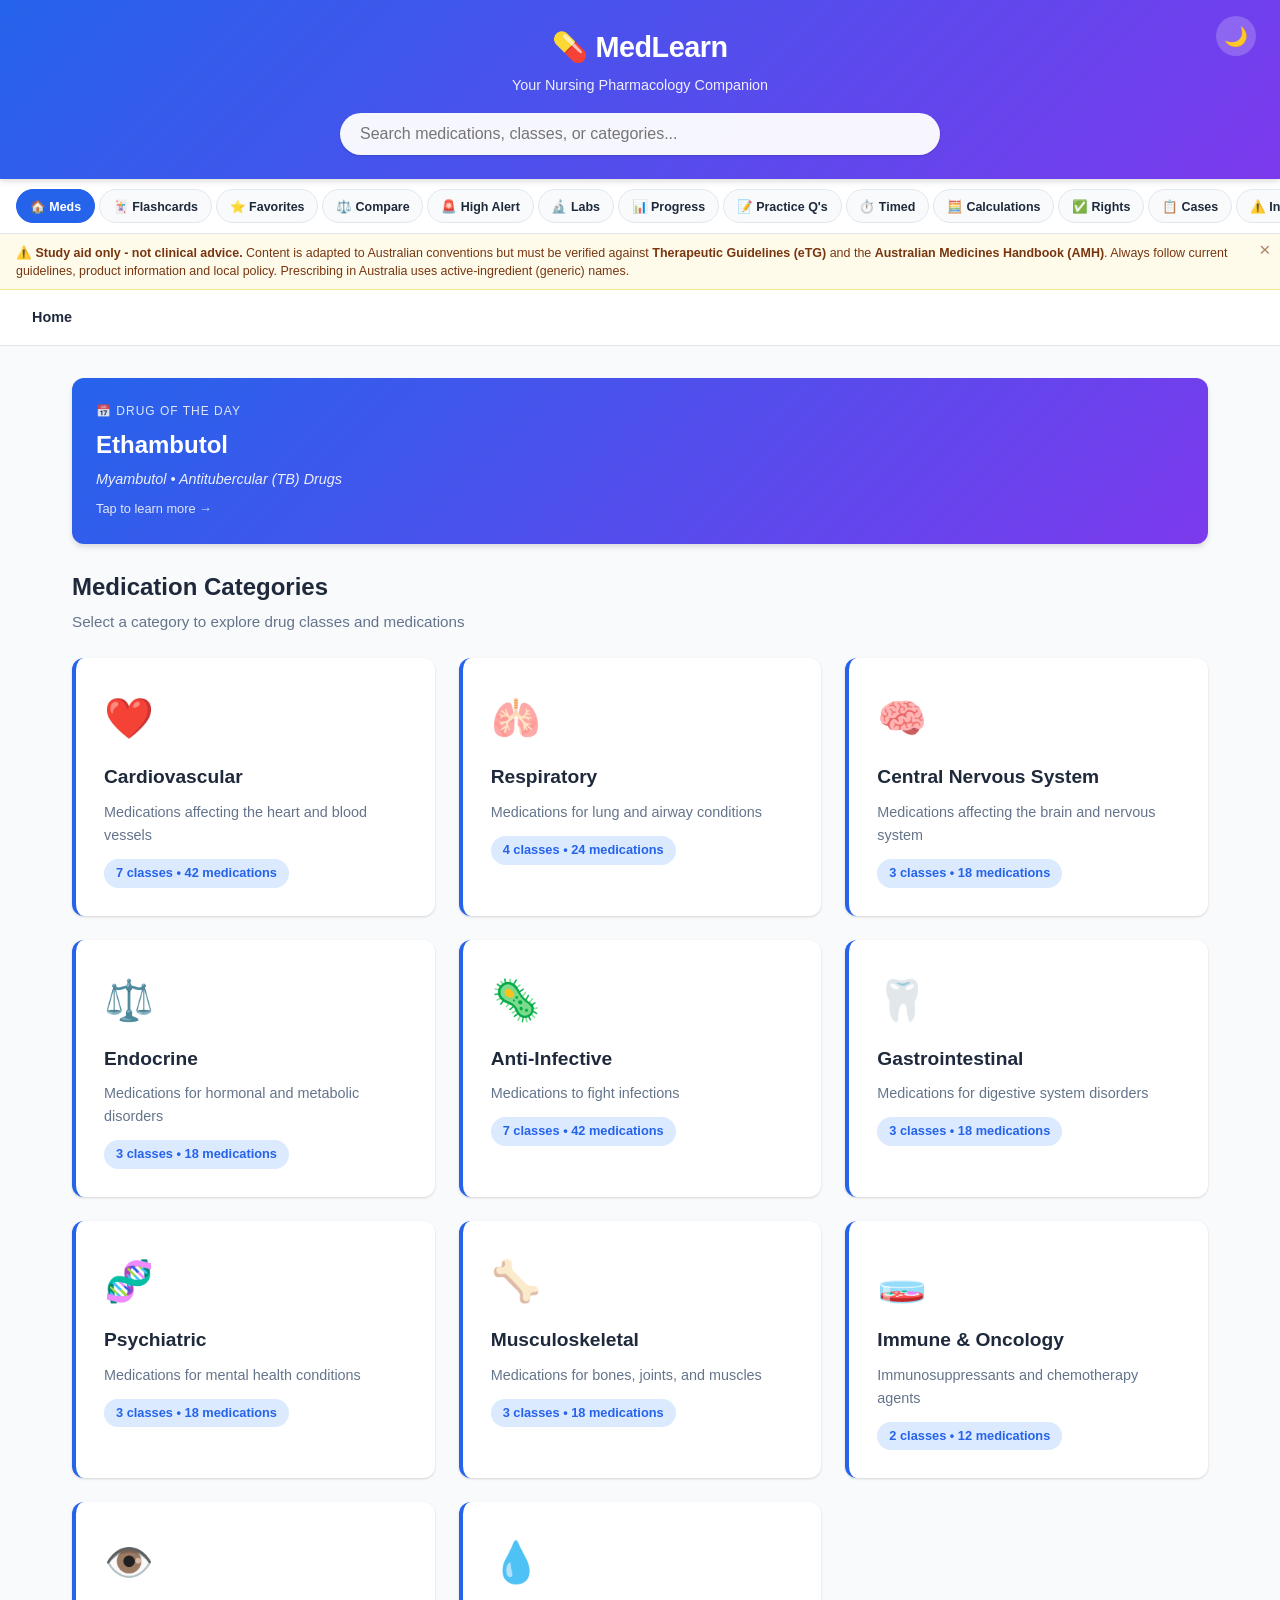
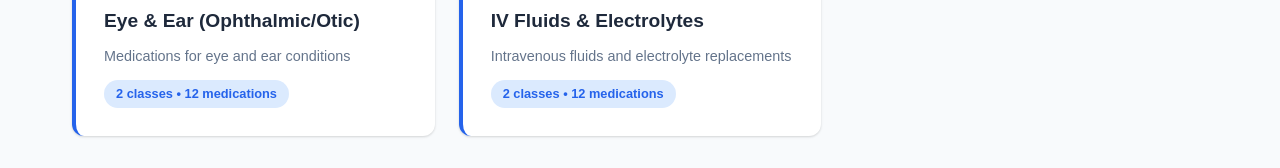
==== commit 770c8dcd: "Add 5 features: calculations, rights, case studies, drug of the day, notes - Drug Calculations pract" ====
--- a/index.html
+++ b/index.html
@@ -38,6 +38,9 @@
             <button class="feature-nav-btn" onclick="features.openProgress()" data-feature="progress">&#x1F4CA; Progress</button>
             <button class="feature-nav-btn" onclick="features.openNCLEX()" data-feature="nclex">&#x1F4DD; Practice Q's</button>
             <button class="feature-nav-btn" onclick="features.openTimedQuiz()" data-feature="timedquiz">&#x23F1;&#xFE0F; Timed</button>
+            <button class="feature-nav-btn" onclick="features.openCalculations()" data-feature="calc">&#x1F9EE; Calculations</button>
+            <button class="feature-nav-btn" onclick="features.openRights()" data-feature="rights">&#x2705; Rights</button>
+            <button class="feature-nav-btn" onclick="features.openCaseStudies()" data-feature="cases">&#x1F4CB; Cases</button>
             <button class="feature-nav-btn" onclick="features.openInteractions()" data-feature="interactions">&#x26A0;&#xFE0F; Interactions</button>
             <button class="feature-nav-btn" onclick="features.openMnemonics()" data-feature="mnemonics">&#x1F9E0; Mnemonics</button>
             <button class="feature-nav-btn" onclick="features.openLookAlike()" data-feature="lookalike">&#x1F440; Look-Alike</button>
--- a/features.css
+++ b/features.css
@@ -656,3 +656,79 @@
     opacity: 0.6;
 }
 .disclaimer-dismiss:hover { opacity: 1; }
+
+
+/* ===== Drug Calculations ===== */
+.calc-type-grid {
+    display: grid;
+    grid-template-columns: repeat(auto-fill, minmax(180px, 1fr));
+    gap: 0.75rem;
+    margin-bottom: 1.5rem;
+}
+.calc-type-card {
+    background: white;
+    border-radius: var(--radius-sm);
+    padding: 1rem;
+    box-shadow: var(--shadow);
+    cursor: pointer;
+    text-align: center;
+    font-weight: 600;
+    font-size: 0.9rem;
+    border-top: 3px solid var(--primary);
+    transition: transform 0.2s;
+}
+.calc-type-card:hover { transform: translateY(-2px); }
+.calc-card {
+    background: white;
+    border-radius: var(--radius);
+    padding: 1.5rem;
+    box-shadow: var(--shadow);
+}
+.calc-question { font-size: 1.05rem; font-weight: 600; margin-bottom: 1rem; line-height: 1.5; }
+.calc-input-row { display: flex; align-items: center; gap: 0.5rem; margin-bottom: 1rem; }
+.calc-input-row input { flex: 1; padding: 0.6rem 0.9rem; border: 2px solid var(--border); border-radius: var(--radius-sm); font-size: 1rem; }
+.calc-unit { font-weight: 600; color: var(--text-light); }
+.calc-btn { background: var(--primary); color: white; border: none; padding: 0.6rem 1.25rem; border-radius: var(--radius-sm); font-weight: 600; cursor: pointer; margin-top: 0.5rem; }
+.calc-feedback { padding: 1rem; border-radius: var(--radius-sm); margin: 1rem 0; font-weight: 500; }
+.calc-feedback.right { background: #d1fae5; color: #065f46; }
+.calc-feedback.wrong { background: #fee2e2; color: #991b1b; }
+.calc-work { margin-top: 0.5rem; font-size: 0.85rem; font-weight: normal; }
+.calc-score { text-align: center; margin-top: 1rem; color: var(--text-light); font-size: 0.9rem; }
+body.dark .calc-type-card, body.dark .calc-card { background: #1e293b; }
+
+/* ===== Rights of Administration ===== */
+.rights-3checks {
+    background: #dbeafe; border-left: 4px solid var(--primary);
+    padding: 1rem 1.25rem; border-radius: 0 var(--radius-sm) var(--radius-sm) 0;
+    margin-bottom: 1.5rem; font-size: 0.9rem; line-height: 1.6; color: #1e3a5f;
+}
+body.dark .rights-3checks { background: #1e3a5f; color: #dbeafe; }
+.right-card { display: flex; gap: 1rem; align-items: flex-start; background: white; border-radius: var(--radius-sm); padding: 1rem; box-shadow: var(--shadow); margin-bottom: 0.6rem; }
+body.dark .right-card { background: #1e293b; }
+.right-num { flex-shrink: 0; width: 32px; height: 32px; border-radius: 50%; background: var(--primary); color: white; display: flex; align-items: center; justify-content: center; font-weight: 700; }
+.right-title { font-weight: 700; color: var(--text); }
+.right-desc { font-size: 0.85rem; color: var(--text-light); margin-top: 0.2rem; }
+
+/* ===== Case Studies ===== */
+.case-scenario {
+    background: #fffbeb; border-left: 4px solid var(--warning);
+    padding: 1rem 1.25rem; border-radius: 0 var(--radius-sm) var(--radius-sm) 0;
+    margin-bottom: 1.25rem; font-size: 0.92rem; line-height: 1.6; color: var(--text);
+}
+body.dark .case-scenario { background: #422006; color: #fde68a; }
+
+/* ===== Drug of the Day ===== */
+.dotd-card {
+    background: linear-gradient(135deg, var(--primary), var(--secondary));
+    color: white; border-radius: var(--radius); padding: 1.5rem; margin-bottom: 1.5rem;
+    cursor: pointer; box-shadow: var(--shadow-md);
+}
+.dotd-label { font-size: 0.75rem; text-transform: uppercase; letter-spacing: 1px; opacity: 0.85; }
+.dotd-name { font-size: 1.5rem; font-weight: 700; text-transform: capitalize; margin: 0.25rem 0; }
+.dotd-brand { font-size: 0.9rem; opacity: 0.9; font-style: italic; }
+.dotd-hint { font-size: 0.8rem; opacity: 0.85; margin-top: 0.5rem; }
+
+/* ===== Personal Notes ===== */
+.med-notes-area { width: 100%; min-height: 70px; padding: 0.6rem; border: 1px solid var(--border); border-radius: var(--radius-sm); font-family: inherit; font-size: 0.9rem; resize: vertical; }
+.med-notes-save { background: var(--success); color: white; border: none; padding: 0.4rem 1rem; border-radius: var(--radius-sm); font-weight: 600; cursor: pointer; margin-top: 0.5rem; font-size: 0.85rem; }
+.med-notes-saved { color: var(--success); font-size: 0.8rem; margin-left: 0.5rem; }
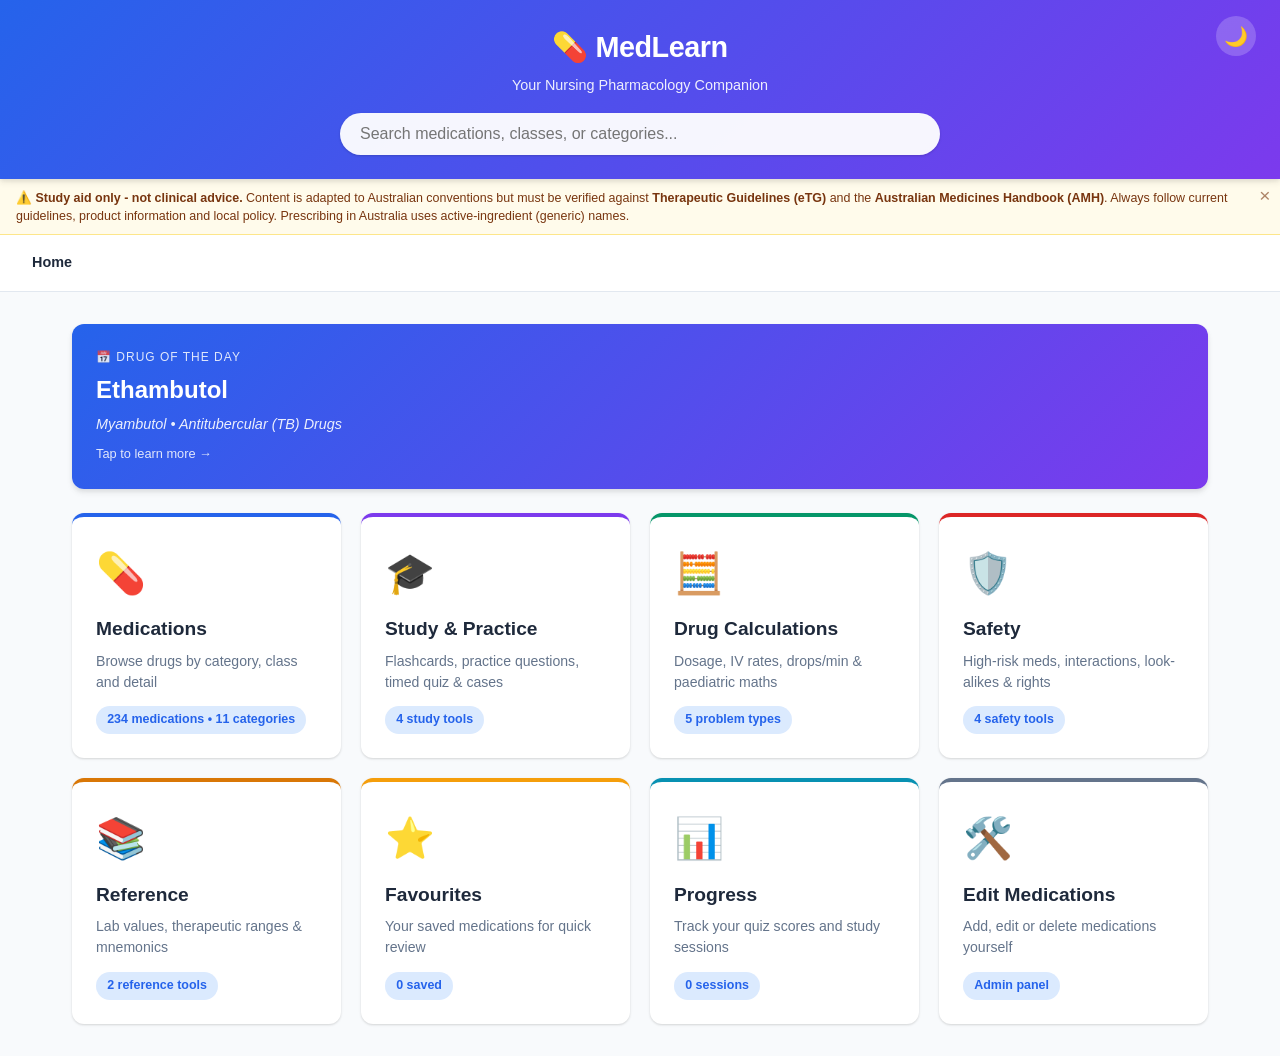
==== commit 2ad453ba: "Restructure into a dashboard hub - Homepage is now a clean dashboard of grouped tiles (icon + descri" ====
--- a/index.html
+++ b/index.html
@@ -18,7 +18,7 @@
         <header class="app-header">
             <button id="darkModeToggle" class="dark-toggle" onclick="features.toggleDarkMode()" title="Toggle dark mode">&#x1F319;</button>
             <div class="header-content">
-                <h1 class="logo">&#x1F48A; MedLearn</h1>
+                <h1 class="logo" onclick="app.renderHome()" title="Go to home" style="cursor:pointer;">&#x1F48A; MedLearn</h1>
                 <p class="tagline">Your Nursing Pharmacology Companion</p>
             </div>
             <div class="search-container">
@@ -26,26 +26,6 @@
                 <div id="searchResults" class="search-results hidden"></div>
             </div>
         </header>
-
-        <!-- Feature Navigation Bar -->
-        <nav class="feature-nav">
-            <button class="feature-nav-btn active" onclick="app.renderHome()" data-feature="home">&#x1F3E0; Meds</button>
-            <button class="feature-nav-btn" onclick="features.openFlashcards()" data-feature="flashcards">&#x1F0CF; Flashcards</button>
-            <button class="feature-nav-btn" onclick="features.openFavorites()" data-feature="favorites">&#x2B50; Favorites</button>
-            <button class="feature-nav-btn" onclick="features.openCompare()" data-feature="compare">&#x2696;&#xFE0F; Compare</button>
-            <button class="feature-nav-btn" onclick="features.openHighAlert()" data-feature="highalert">&#x1F6A8; High Alert</button>
-            <button class="feature-nav-btn" onclick="features.openLabValues()" data-feature="labs">&#x1F52C; Labs</button>
-            <button class="feature-nav-btn" onclick="features.openProgress()" data-feature="progress">&#x1F4CA; Progress</button>
-            <button class="feature-nav-btn" onclick="features.openNCLEX()" data-feature="nclex">&#x1F4DD; Practice Q's</button>
-            <button class="feature-nav-btn" onclick="features.openTimedQuiz()" data-feature="timedquiz">&#x23F1;&#xFE0F; Timed</button>
-            <button class="feature-nav-btn" onclick="features.openCalculations()" data-feature="calc">&#x1F9EE; Calculations</button>
-            <button class="feature-nav-btn" onclick="features.openRights()" data-feature="rights">&#x2705; Rights</button>
-            <button class="feature-nav-btn" onclick="features.openCaseStudies()" data-feature="cases">&#x1F4CB; Cases</button>
-            <button class="feature-nav-btn" onclick="features.openInteractions()" data-feature="interactions">&#x26A0;&#xFE0F; Interactions</button>
-            <button class="feature-nav-btn" onclick="features.openMnemonics()" data-feature="mnemonics">&#x1F9E0; Mnemonics</button>
-            <button class="feature-nav-btn" onclick="features.openLookAlike()" data-feature="lookalike">&#x1F440; Look-Alike</button>
-            <a href="admin.html" class="feature-nav-btn" style="text-decoration:none;">&#x1F6E0;&#xFE0F; Edit</a>
-        </nav>
 
         <!-- Disclaimer Banner -->
         <div id="disclaimerBanner" class="disclaimer-banner">
--- a/features.css
+++ b/features.css
@@ -732,3 +732,58 @@
 .med-notes-area { width: 100%; min-height: 70px; padding: 0.6rem; border: 1px solid var(--border); border-radius: var(--radius-sm); font-family: inherit; font-size: 0.9rem; resize: vertical; }
 .med-notes-save { background: var(--success); color: white; border: none; padding: 0.4rem 1rem; border-radius: var(--radius-sm); font-weight: 600; cursor: pointer; margin-top: 0.5rem; font-size: 0.85rem; }
 .med-notes-saved { color: var(--success); font-size: 0.8rem; margin-left: 0.5rem; }
+
+
+/* ===== Home Dashboard Hub ===== */
+.hub-grid {
+    display: grid;
+    grid-template-columns: repeat(auto-fill, minmax(240px, 1fr));
+    gap: 1.25rem;
+}
+.hub-tile {
+    background: var(--card-bg);
+    border-radius: var(--radius);
+    padding: 1.5rem;
+    box-shadow: var(--shadow);
+    cursor: pointer;
+    transition: transform 0.2s, box-shadow 0.2s;
+    border-top: 4px solid var(--primary);
+    display: flex;
+    flex-direction: column;
+}
+.hub-tile:hover { transform: translateY(-4px); box-shadow: var(--shadow-lg); }
+.hub-icon { font-size: 2.5rem; margin-bottom: 0.6rem; }
+.hub-title { font-size: 1.2rem; font-weight: 700; color: var(--text); margin-bottom: 0.35rem; }
+.hub-desc { font-size: 0.88rem; color: var(--text-light); flex: 1; line-height: 1.5; }
+.hub-stat {
+    margin-top: 0.85rem;
+    font-size: 0.78rem;
+    font-weight: 600;
+    color: var(--primary);
+    background: var(--primary-light);
+    display: inline-block;
+    padding: 0.25rem 0.7rem;
+    border-radius: 50px;
+    align-self: flex-start;
+}
+body.dark .hub-stat { background: #1e3a5f; color: #dbeafe; }
+
+/* ===== Group sub-view (tools within a group) ===== */
+.group-grid {
+    display: grid;
+    grid-template-columns: repeat(auto-fill, minmax(220px, 1fr));
+    gap: 1rem;
+}
+.group-tile {
+    background: var(--card-bg);
+    border-radius: var(--radius);
+    padding: 1.25rem;
+    box-shadow: var(--shadow);
+    cursor: pointer;
+    transition: transform 0.2s, box-shadow 0.2s;
+    border-left: 4px solid var(--secondary);
+}
+.group-tile:hover { transform: translateY(-2px); box-shadow: var(--shadow-md); }
+.group-tile .gt-icon { font-size: 1.8rem; }
+.group-tile .gt-title { font-size: 1.05rem; font-weight: 700; color: var(--text); margin: 0.3rem 0; }
+.group-tile .gt-desc { font-size: 0.82rem; color: var(--text-light); line-height: 1.45; }
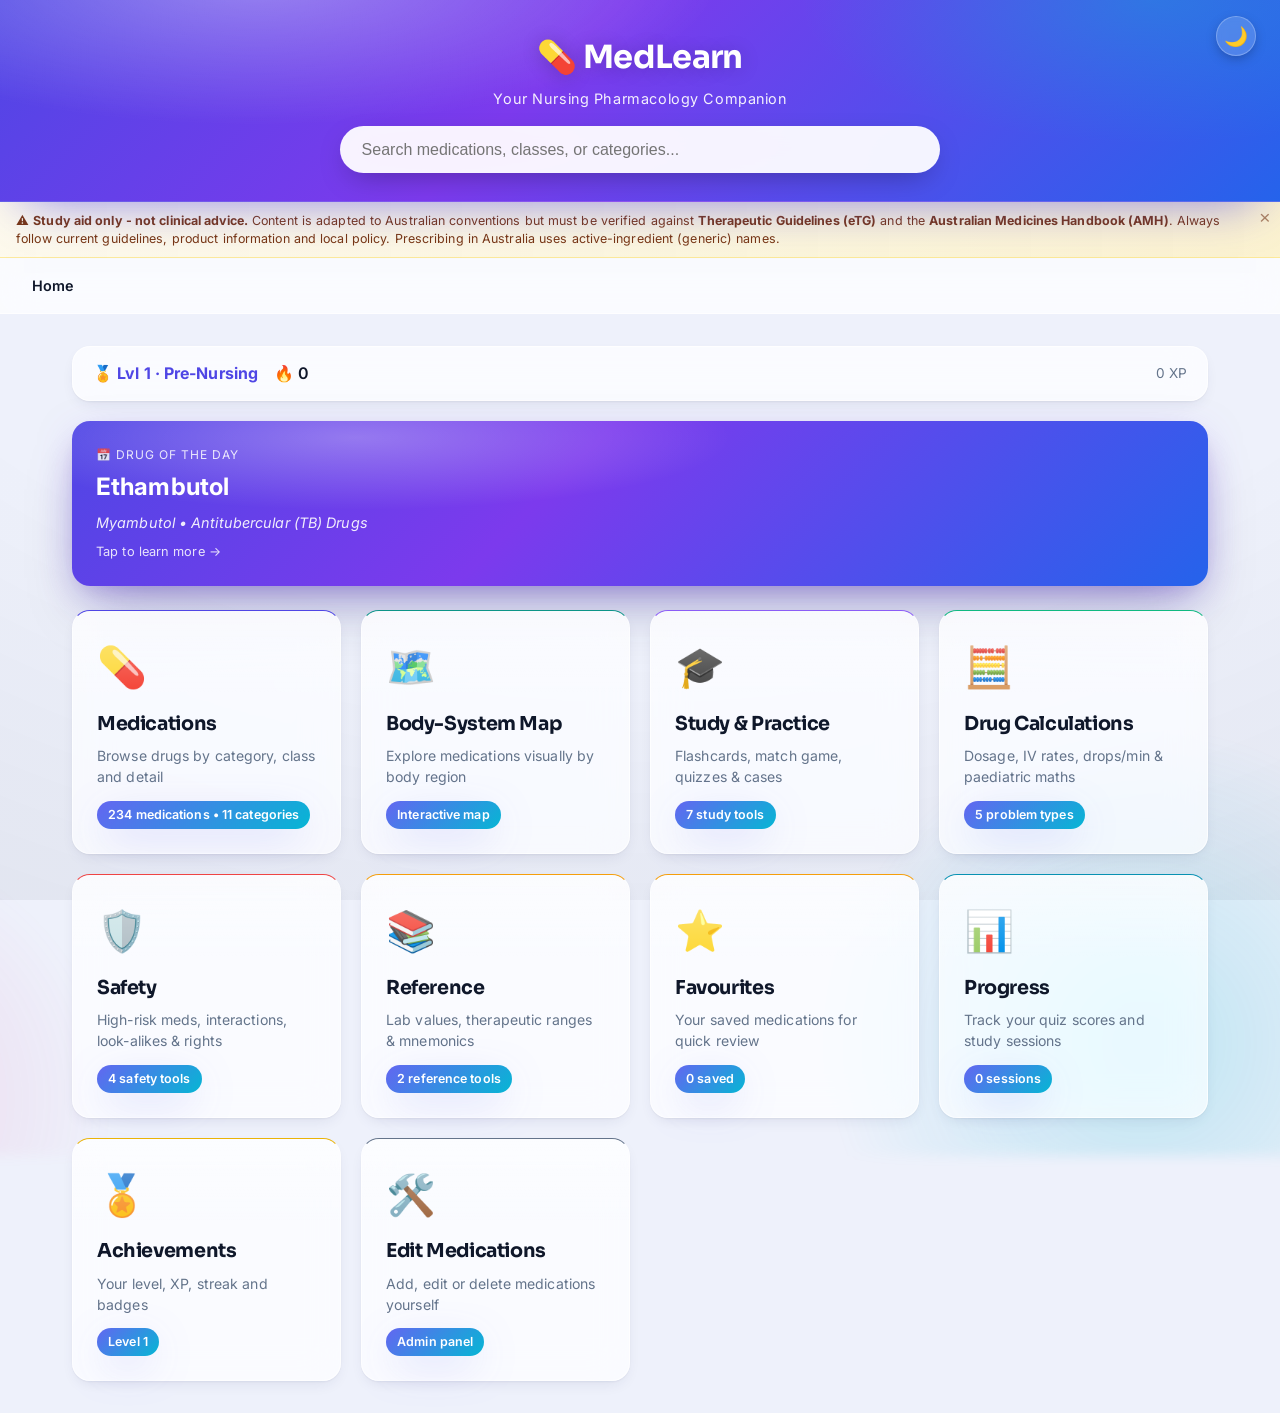
==== commit 5a15b8a3: "Add cinematic UI theme layer (glassmorphism, ambient backdrop, depth & motion) Co-authored-by: Serey" ====
--- a/index.html
+++ b/index.html
@@ -4,10 +4,14 @@
     <meta charset="UTF-8">
     <meta name="viewport" content="width=device-width, initial-scale=1.0">
     <title>MedLearn - Nursing Medication Study App</title>
+    <link rel="preconnect" href="https://fonts.googleapis.com">
+    <link rel="preconnect" href="https://fonts.gstatic.com" crossorigin>
+    <link rel="stylesheet" href="https://fonts.googleapis.com/css2?family=Inter:wght@400;500;600;700&family=Sora:wght@600;700;800&display=swap">
     <link rel="stylesheet" href="styles.css">
     <link rel="stylesheet" href="features.css">
+    <link rel="stylesheet" href="cinematic.css">
     <link rel="manifest" href="manifest.json">
-    <meta name="theme-color" content="#2563eb">
+    <meta name="theme-color" content="#4f46e5">
     <link rel="apple-touch-icon" href="icon.svg">
     <meta name="apple-mobile-web-app-capable" content="yes">
     <meta name="mobile-web-app-capable" content="yes">
--- a/features.css
+++ b/features.css
@@ -787,3 +787,205 @@
 .group-tile .gt-icon { font-size: 1.8rem; }
 .group-tile .gt-title { font-size: 1.05rem; font-weight: 700; color: var(--text); margin: 0.3rem 0; }
 .group-tile .gt-desc { font-size: 0.82rem; color: var(--text-light); line-height: 1.45; }
+
+
+/* ===== Case Study filter ===== */
+.case-filter-row {
+    display: flex;
+    flex-wrap: wrap;
+    gap: 0.4rem;
+    margin-bottom: 1.25rem;
+}
+.case-filter-btn {
+    padding: 0.35rem 0.85rem;
+    border: 1px solid var(--border);
+    border-radius: 50px;
+    background: var(--bg);
+    color: var(--text);
+    font-size: 0.8rem;
+    font-weight: 600;
+    cursor: pointer;
+    transition: all 0.2s;
+}
+.case-filter-btn:hover { border-color: var(--secondary); }
+.case-filter-btn.active { background: var(--secondary); color: white; border-color: var(--secondary); }
+.case-system-badge {
+    display: inline-block;
+    background: var(--secondary);
+    color: white;
+    font-size: 0.7rem;
+    font-weight: 600;
+    padding: 0.15rem 0.55rem;
+    border-radius: 4px;
+}
+body.dark .case-filter-btn { background: #0f172a; color: #e2e8f0; }
+
+
+/* ===== Verified Tracker ===== */
+.verify-banner {
+    display: flex;
+    align-items: center;
+    justify-content: space-between;
+    gap: 1rem;
+    flex-wrap: wrap;
+    background: #eff6ff;
+    border: 1px solid #bfdbfe;
+    border-radius: var(--radius-sm);
+    padding: 0.75rem 1rem;
+    margin-bottom: 1.25rem;
+    font-size: 0.85rem;
+    color: var(--text);
+}
+.verify-banner.verified { background: #d1fae5; border-color: #6ee7b7; color: #065f46; }
+body.dark .verify-banner { background: #1e293b; border-color: #334155; color: #e2e8f0; }
+body.dark .verify-banner.verified { background: #052e16; border-color: #065f46; color: #a7f3d0; }
+.verify-btn {
+    flex-shrink: 0;
+    background: var(--success);
+    color: white;
+    border: none;
+    padding: 0.45rem 1rem;
+    border-radius: var(--radius-sm);
+    font-weight: 600;
+    font-size: 0.82rem;
+    cursor: pointer;
+}
+.verify-btn:hover { background: #047857; }
+.verify-progress { margin-bottom: 1.5rem; }
+.verify-progress-label { font-size: 0.82rem; color: var(--text-light); margin-bottom: 0.35rem; }
+.class-verified-badge { font-size: 0.68rem; font-weight: 700; color: var(--success); white-space: nowrap; }
+
+
+/* ===== Body-System Map ===== */
+.bodymap-layout {
+    display: grid;
+    grid-template-columns: 300px 1fr;
+    gap: 1.5rem;
+    align-items: start;
+}
+.bodymap-wrap {
+    position: relative;
+    width: 100%;
+    max-width: 300px;
+    margin: 0 auto;
+    aspect-ratio: 200 / 360;
+}
+.bodymap-svg {
+    width: 100%;
+    height: 100%;
+}
+.bodymap-svg circle, .bodymap-svg rect {
+    fill: #e2e8f0;
+    stroke: #cbd5e1;
+    stroke-width: 1.5;
+}
+body.dark .bodymap-svg circle, body.dark .bodymap-svg rect { fill: #334155; stroke: #475569; }
+.bodymap-hotspot {
+    position: absolute;
+    transform: translate(-50%, -50%);
+    width: 40px;
+    height: 40px;
+    border-radius: 50%;
+    border: 3px solid white;
+    color: white;
+    font-size: 1.1rem;
+    cursor: pointer;
+    box-shadow: 0 2px 6px rgba(0,0,0,0.3);
+    display: flex;
+    align-items: center;
+    justify-content: center;
+    transition: transform 0.15s;
+    animation: pulse 2.5s infinite;
+}
+.bodymap-hotspot:hover { transform: translate(-50%, -50%) scale(1.2); z-index: 5; }
+@keyframes pulse { 0%,100% { box-shadow: 0 2px 6px rgba(0,0,0,0.3); } 50% { box-shadow: 0 2px 14px rgba(0,0,0,0.45); } }
+.bodymap-legend {
+    display: grid;
+    grid-template-columns: repeat(auto-fill, minmax(180px, 1fr));
+    gap: 0.5rem;
+}
+.bodymap-legend-item {
+    display: flex;
+    align-items: center;
+    gap: 0.5rem;
+    padding: 0.5rem 0.75rem;
+    background: var(--card-bg);
+    border-radius: var(--radius-sm);
+    box-shadow: var(--shadow);
+    cursor: pointer;
+    font-size: 0.85rem;
+    transition: transform 0.15s;
+}
+.bodymap-legend-item:hover { transform: translateX(3px); }
+.bml-swatch { width: 14px; height: 14px; border-radius: 4px; flex-shrink: 0; }
+.bml-name { font-weight: 600; color: var(--text); }
+@media (max-width: 640px) {
+    .bodymap-layout { grid-template-columns: 1fr; }
+}
+
+
+/* ===== Match-Up Game ===== */
+.match-grid { display: grid; grid-template-columns: 1fr 1fr; gap: 1rem; max-width: 560px; margin: 0 auto; }
+.match-col { display: flex; flex-direction: column; gap: 0.5rem; }
+.match-col-head { font-weight: 700; text-align: center; color: var(--text-light); font-size: 0.85rem; text-transform: uppercase; letter-spacing: 0.5px; }
+.match-item {
+    padding: 0.7rem 0.9rem;
+    border: 2px solid var(--border);
+    border-radius: var(--radius-sm);
+    background: var(--card-bg);
+    color: var(--text);
+    font-size: 0.9rem;
+    font-weight: 600;
+    cursor: pointer;
+    transition: all 0.15s;
+    text-transform: capitalize;
+}
+.match-item:hover:not(:disabled) { border-color: var(--secondary); }
+.match-item.selected { background: var(--secondary); color: white; border-color: var(--secondary); }
+.match-item.matched { background: #d1fae5; border-color: var(--success); color: #065f46; cursor: default; opacity: 0.7; }
+body.dark .match-item.matched { background: #052e16; color: #a7f3d0; }
+.match-msg { text-align: center; font-weight: 700; margin-bottom: 1rem; font-size: 1rem; }
+
+
+/* ===== Gamification ===== */
+.xp-hero {
+    background: linear-gradient(135deg, var(--primary), var(--secondary));
+    color: white;
+    border-radius: var(--radius);
+    padding: 1.5rem;
+    text-align: center;
+}
+.xp-hero-level { font-size: 1.3rem; font-weight: 700; }
+.xp-hero-xp { font-size: 0.95rem; opacity: 0.95; margin-top: 0.25rem; }
+.xp-hero-next { font-size: 0.8rem; opacity: 0.85; margin-top: 0.35rem; }
+.badge-grid { display: grid; grid-template-columns: repeat(auto-fill, minmax(150px, 1fr)); gap: 0.85rem; }
+.badge-card {
+    background: var(--card-bg);
+    border-radius: var(--radius);
+    padding: 1.1rem 0.85rem;
+    box-shadow: var(--shadow);
+    text-align: center;
+}
+.badge-card.locked { opacity: 0.5; filter: grayscale(1); }
+.badge-icon { font-size: 2rem; }
+.badge-name { font-weight: 700; font-size: 0.9rem; margin-top: 0.35rem; color: var(--text); }
+.badge-desc { font-size: 0.75rem; color: var(--text-light); margin-top: 0.2rem; }
+
+/* Dashboard XP stats bar */
+.xp-bar {
+    display: flex;
+    align-items: center;
+    gap: 1rem;
+    background: var(--card-bg);
+    border-radius: var(--radius);
+    padding: 0.85rem 1.25rem;
+    box-shadow: var(--shadow);
+    margin-bottom: 1.25rem;
+    cursor: pointer;
+    flex-wrap: wrap;
+}
+.xp-bar:hover { box-shadow: var(--shadow-md); }
+.xp-bar-level { font-weight: 700; color: var(--primary); }
+.xp-bar-streak { font-weight: 600; }
+.xp-bar-prog { flex: 1; min-width: 120px; }
+.xp-bar-xp { font-size: 0.85rem; color: var(--text-light); }
--- a/cinematic.css
+++ b/cinematic.css
@@ -0,0 +1,462 @@
+/* =====================================================================
+   MedLearn — Cinematic Theme Layer
+   ---------------------------------------------------------------------
+   Loaded LAST so it enhances the existing UI without touching the
+   original styles.css / features.css. Safe to tweak or remove.
+   Techniques: ambient aurora backdrop, glassmorphism, tinted depth
+   shadows, accent glows, staggered entrance motion, cinematic dark mode.
+   ===================================================================== */
+
+/* ---------- Design tokens (light) ---------- */
+:root {
+    --primary: #4f46e5;
+    --primary-dark: #4338ca;
+    --primary-light: #e0e7ff;
+    --secondary: #8b5cf6;
+    --accent: #06b6d4;
+    --success: #10b981;
+    --warning: #f59e0b;
+    --danger: #ef4444;
+
+    --bg: #eef1fb;
+    --card-bg: #ffffff;
+    --text: #0f172a;
+    --text-light: #64748b;
+    --border: #e2e8f0;
+
+    /* Cinematic gradients */
+    --grad-hero: linear-gradient(135deg, #4f46e5 0%, #7c3aed 42%, #2563eb 100%);
+    --grad-accent: linear-gradient(135deg, #6366f1, #06b6d4);
+
+    /* Glass surfaces */
+    --glass-bg: rgba(255, 255, 255, 0.72);
+    --glass-border: rgba(255, 255, 255, 0.7);
+    --glass-blur: saturate(170%) blur(18px);
+
+    /* Depth: soft, color-tinted, layered */
+    --shadow: 0 1px 2px rgba(15,23,42,.05), 0 6px 16px -6px rgba(30,41,90,.12);
+    --shadow-md: 0 10px 30px -8px rgba(30,41,90,.22), 0 2px 8px -2px rgba(30,41,90,.10);
+    --shadow-lg: 0 30px 60px -18px rgba(30,41,90,.35), 0 8px 24px -12px rgba(30,41,90,.20);
+    --glow-primary: 0 12px 40px -10px rgba(99,102,241,.55);
+    --glow-secondary: 0 12px 40px -10px rgba(139,92,246,.5);
+
+    --radius: 18px;
+    --radius-sm: 12px;
+}
+
+/* ---------- Base ---------- */
+body {
+    font-family: 'Inter', -apple-system, BlinkMacSystemFont, 'Segoe UI', Roboto, sans-serif;
+    background: var(--bg);
+    -webkit-font-smoothing: antialiased;
+    text-rendering: optimizeLegibility;
+    letter-spacing: 0.1px;
+    position: relative;
+    overflow-x: hidden;
+}
+
+/* Ambient aurora backdrop — sits behind all content */
+body::before {
+    content: "";
+    position: fixed;
+    inset: -20vmax;
+    z-index: -2;
+    background:
+        radial-gradient(38vmax 38vmax at 12% 8%,  rgba(99,102,241,.28), transparent 60%),
+        radial-gradient(34vmax 34vmax at 88% 4%,  rgba(139,92,246,.24), transparent 60%),
+        radial-gradient(40vmax 40vmax at 78% 92%, rgba(6,182,212,.20),  transparent 62%),
+        radial-gradient(34vmax 34vmax at 6% 96%,  rgba(236,72,153,.14), transparent 60%);
+    filter: blur(6px);
+    animation: auroraDrift 26s ease-in-out infinite alternate;
+    pointer-events: none;
+}
+
+/* Subtle vignette for cinematic framing */
+body::after {
+    content: "";
+    position: fixed;
+    inset: 0;
+    z-index: -1;
+    background: radial-gradient(120% 120% at 50% 0%, transparent 58%, rgba(15,23,42,.06) 100%);
+    pointer-events: none;
+}
+
+@keyframes auroraDrift {
+    0%   { transform: translate3d(0,0,0) scale(1); }
+    50%  { transform: translate3d(2%, -1.5%, 0) scale(1.06); }
+    100% { transform: translate3d(-2%, 1.5%, 0) scale(1.03); }
+}
+
+h1, h2, h3, .logo, .section-header h2, .card-title, .hub-title {
+    font-family: 'Sora', 'Inter', -apple-system, BlinkMacSystemFont, sans-serif;
+    letter-spacing: -0.02em;
+}
+
+/* ---------- Header / Hero ---------- */
+.app-header {
+    background: var(--grad-hero);
+    padding: 2rem 2rem 1.75rem;
+    box-shadow: 0 20px 50px -24px rgba(79,70,229,.7);
+    overflow: hidden;
+    border-bottom: 1px solid rgba(255,255,255,.12);
+}
+
+/* Glow + moving sheen inside the hero */
+.app-header::before {
+    content: "";
+    position: absolute;
+    inset: 0;
+    background:
+        radial-gradient(60% 120% at 20% -10%, rgba(255,255,255,.35), transparent 60%),
+        radial-gradient(50% 130% at 90% 0%, rgba(6,182,212,.35), transparent 55%);
+    pointer-events: none;
+}
+
+.app-header::after {
+    content: "";
+    position: absolute;
+    top: 0; left: -60%;
+    width: 45%; height: 100%;
+    background: linear-gradient(100deg, transparent, rgba(255,255,255,.18), transparent);
+    transform: skewX(-18deg);
+    animation: heroSheen 7s ease-in-out infinite;
+    pointer-events: none;
+}
+
+@keyframes heroSheen {
+    0%, 65% { left: -60%; }
+    100% { left: 130%; }
+}
+
+.header-content, .search-container { position: relative; z-index: 1; }
+
+.logo {
+    font-size: 2rem;
+    font-weight: 700;
+    text-shadow: 0 2px 20px rgba(0,0,0,.2);
+    transition: transform .3s cubic-bezier(.2,.8,.2,1);
+}
+.logo:hover { transform: translateY(-1px) scale(1.02); }
+
+.tagline { opacity: .92; letter-spacing: .04em; }
+
+/* Search bar — floating glass pill */
+.search-container input {
+    padding: 0.9rem 1.35rem;
+    background: rgba(255,255,255,.94);
+    backdrop-filter: var(--glass-blur);
+    box-shadow: 0 10px 30px -10px rgba(0,0,0,.35);
+    transition: box-shadow .25s, transform .25s;
+}
+.search-container input:focus {
+    transform: translateY(-1px);
+    box-shadow: 0 0 0 4px rgba(255,255,255,.35), 0 16px 40px -12px rgba(6,182,212,.6);
+}
+
+.search-results {
+    background: var(--glass-bg);
+    backdrop-filter: var(--glass-blur);
+    border: 1px solid var(--glass-border);
+    box-shadow: var(--shadow-lg);
+    border-radius: var(--radius-sm);
+}
+.search-result-item:hover { background: rgba(99,102,241,.12); }
+
+.dark-toggle {
+    background: rgba(255,255,255,.16);
+    backdrop-filter: blur(6px);
+    border: 1px solid rgba(255,255,255,.25);
+    box-shadow: 0 4px 14px -4px rgba(0,0,0,.4);
+}
+
+/* ---------- Breadcrumb / Disclaimer / Feature nav (glass strips) ---------- */
+.breadcrumb {
+    background: var(--glass-bg);
+    backdrop-filter: var(--glass-blur);
+    border-bottom: 1px solid var(--glass-border);
+}
+
+.disclaimer-banner {
+    background: linear-gradient(90deg, rgba(255,251,235,.92), rgba(254,243,199,.85));
+    backdrop-filter: blur(8px);
+    border-bottom: 1px solid rgba(253,230,138,.8);
+}
+
+.feature-nav {
+    background: var(--glass-bg);
+    backdrop-filter: var(--glass-blur);
+    border-bottom: 1px solid var(--glass-border);
+}
+.feature-nav-btn {
+    background: rgba(255,255,255,.6);
+    backdrop-filter: blur(6px);
+    transition: all .2s cubic-bezier(.2,.8,.2,1);
+}
+.feature-nav-btn:hover { transform: translateY(-1px); box-shadow: var(--shadow); }
+.feature-nav-btn.active {
+    background: var(--grad-accent);
+    border-color: transparent;
+    box-shadow: var(--glow-primary);
+}
+
+/* ---------- Universal glass cards ---------- */
+.category-card,
+.class-card,
+.med-card,
+.hub-tile,
+.group-tile,
+.nclex-cat-card,
+.calc-type-card,
+.progress-stat-card,
+.badge-card,
+.high-alert-card,
+.lab-card,
+.mnemonic-card,
+.lasa-card,
+.right-card,
+.nclex-question-card,
+.interaction-result,
+.bodymap-legend-item,
+.xp-bar {
+    background: var(--glass-bg);
+    backdrop-filter: var(--glass-blur);
+    border: 1px solid var(--glass-border);
+    box-shadow: var(--shadow);
+    transition: transform .3s cubic-bezier(.2,.8,.2,1), box-shadow .3s, border-color .3s;
+}
+
+/* A crisp top highlight makes glass read as "lit" */
+.category-card, .hub-tile, .class-card, .group-tile {
+    position: relative;
+}
+.category-card::after,
+.hub-tile::after {
+    content: "";
+    position: absolute;
+    inset: 0;
+    border-radius: inherit;
+    background: linear-gradient(180deg, rgba(255,255,255,.5), transparent 34%);
+    pointer-events: none;
+    opacity: .8;
+}
+
+/* Hover: lift + glow */
+.category-card:hover,
+.hub-tile:hover,
+.class-card:hover,
+.group-tile:hover,
+.nclex-cat-card:hover {
+    transform: translateY(-6px) scale(1.012);
+    box-shadow: var(--shadow-lg);
+    border-color: rgba(99,102,241,.4);
+}
+.med-card:hover,
+.bodymap-legend-item:hover {
+    transform: translateY(-4px);
+    box-shadow: var(--shadow-md);
+    border-color: rgba(99,102,241,.35);
+}
+
+.card-count, .hub-stat {
+    background: var(--grad-accent) !important;
+    color: #fff !important;
+    box-shadow: var(--glow-primary);
+}
+
+/* ---------- Buttons ---------- */
+.quiz-btn,
+.quiz-next-btn,
+.calc-btn,
+.verify-btn,
+.med-notes-save {
+    background-image: var(--grad-accent);
+    border: none;
+    box-shadow: var(--glow-primary);
+    transition: transform .18s cubic-bezier(.2,.8,.2,1), box-shadow .25s, filter .2s;
+}
+.quiz-btn:hover,
+.quiz-next-btn:hover,
+.calc-btn:hover,
+.verify-btn:hover,
+.med-notes-save:hover {
+    transform: translateY(-2px);
+    filter: brightness(1.06);
+    box-shadow: 0 18px 44px -12px rgba(99,102,241,.7);
+}
+.quiz-btn:active,
+.quiz-next-btn:active,
+.calc-btn:active { transform: translateY(0) scale(.98); }
+
+/* ---------- Modals ---------- */
+.modal { background: rgba(10,15,35,.55); backdrop-filter: blur(10px); }
+.modal-content {
+    background: var(--glass-bg);
+    backdrop-filter: saturate(180%) blur(24px);
+    border: 1px solid var(--glass-border);
+    box-shadow: var(--shadow-lg), 0 0 0 1px rgba(255,255,255,.4) inset;
+    animation: modalIn .4s cubic-bezier(.2,.9,.25,1.05);
+}
+@keyframes modalIn {
+    from { opacity: 0; transform: translateY(24px) scale(.96); }
+    to   { opacity: 1; transform: translateY(0) scale(1); }
+}
+
+/* ---------- Flashcards & feature hero cards ---------- */
+.flashcard-front,
+.dotd-card,
+.xp-hero {
+    background: var(--grad-hero) !important;
+    box-shadow: var(--glow-secondary), var(--shadow-lg);
+    position: relative;
+    overflow: hidden;
+}
+.flashcard-front::before,
+.dotd-card::before,
+.xp-hero::before {
+    content: "";
+    position: absolute;
+    inset: 0;
+    background: radial-gradient(60% 80% at 25% 10%, rgba(255,255,255,.3), transparent 55%);
+    pointer-events: none;
+}
+.flashcard-back {
+    background: var(--glass-bg);
+    backdrop-filter: var(--glass-blur);
+    border: 1px solid var(--glass-border);
+}
+.dotd-card { transition: transform .3s cubic-bezier(.2,.8,.2,1), box-shadow .3s; }
+.dotd-card:hover { transform: translateY(-4px); box-shadow: 0 30px 60px -16px rgba(124,58,237,.6); }
+
+/* ---------- Progress bars ---------- */
+.progress-bar-container { background: rgba(148,163,184,.25); }
+.progress-bar-fill {
+    background: linear-gradient(90deg, #6366f1, #06b6d4, #10b981);
+    box-shadow: 0 0 16px -2px rgba(6,182,212,.7);
+}
+
+/* ---------- Body map hotspots glow ---------- */
+.bodymap-hotspot { box-shadow: 0 0 0 3px rgba(255,255,255,.6), 0 6px 18px -4px rgba(0,0,0,.5); }
+
+/* ---------- Entrance motion (staggered reveal) ---------- */
+@keyframes fadeUp {
+    from { opacity: 0; transform: translateY(18px); }
+    to   { opacity: 1; transform: translateY(0); }
+}
+
+.categories-grid > *,
+.classes-grid > *,
+.medications-grid > *,
+.hub-grid > *,
+.group-grid > *,
+.nclex-cat-grid > *,
+.progress-overview > *,
+.badge-grid > *,
+.calc-type-grid > * {
+    animation: fadeUp .5s both cubic-bezier(.2,.8,.2,1);
+}
+
+/* Stagger the first several children */
+.categories-grid > *:nth-child(1),.hub-grid > *:nth-child(1),.classes-grid > *:nth-child(1),.medications-grid > *:nth-child(1),.group-grid > *:nth-child(1){animation-delay:.04s}
+.categories-grid > *:nth-child(2),.hub-grid > *:nth-child(2),.classes-grid > *:nth-child(2),.medications-grid > *:nth-child(2),.group-grid > *:nth-child(2){animation-delay:.09s}
+.categories-grid > *:nth-child(3),.hub-grid > *:nth-child(3),.classes-grid > *:nth-child(3),.medications-grid > *:nth-child(3),.group-grid > *:nth-child(3){animation-delay:.14s}
+.categories-grid > *:nth-child(4),.hub-grid > *:nth-child(4),.classes-grid > *:nth-child(4),.medications-grid > *:nth-child(4),.group-grid > *:nth-child(4){animation-delay:.19s}
+.categories-grid > *:nth-child(5),.hub-grid > *:nth-child(5),.classes-grid > *:nth-child(5),.medications-grid > *:nth-child(5),.group-grid > *:nth-child(5){animation-delay:.24s}
+.categories-grid > *:nth-child(6),.hub-grid > *:nth-child(6),.classes-grid > *:nth-child(6),.medications-grid > *:nth-child(6),.group-grid > *:nth-child(6){animation-delay:.29s}
+.categories-grid > *:nth-child(7),.hub-grid > *:nth-child(7){animation-delay:.34s}
+.categories-grid > *:nth-child(8),.hub-grid > *:nth-child(8){animation-delay:.39s}
+.categories-grid > *:nth-child(9),.hub-grid > *:nth-child(9){animation-delay:.44s}
+.categories-grid > *:nth-child(n+10),.hub-grid > *:nth-child(n+10){animation-delay:.49s}
+
+.section-header h2 { animation: fadeUp .5s both; }
+
+/* =====================================================================
+   CINEMATIC DARK MODE — "Midnight" with neon accents
+   ===================================================================== */
+body.dark {
+    --bg: #070b18;
+    --card-bg: #131a2e;
+    --text: #e6ecff;
+    --text-light: #93a1c4;
+    --border: #26304d;
+    --primary-light: #1b2447;
+
+    --glass-bg: rgba(24, 32, 56, 0.55);
+    --glass-border: rgba(120, 140, 200, 0.16);
+    --grad-hero: linear-gradient(135deg, #4338ca 0%, #6d28d9 45%, #0e7490 100%);
+
+    --shadow: 0 1px 2px rgba(0,0,0,.4), 0 8px 24px -10px rgba(0,0,0,.6);
+    --shadow-md: 0 14px 40px -12px rgba(0,0,0,.7);
+    --shadow-lg: 0 34px 70px -20px rgba(0,0,0,.85);
+    --glow-primary: 0 14px 44px -12px rgba(99,102,241,.65);
+    --glow-secondary: 0 14px 44px -12px rgba(139,92,246,.6);
+}
+
+body.dark::before {
+    background:
+        radial-gradient(40vmax 40vmax at 12% 6%,  rgba(99,102,241,.42), transparent 60%),
+        radial-gradient(36vmax 36vmax at 90% 2%,  rgba(139,92,246,.38), transparent 60%),
+        radial-gradient(42vmax 42vmax at 80% 94%, rgba(6,182,212,.34),  transparent 62%),
+        radial-gradient(34vmax 34vmax at 4% 98%,  rgba(236,72,153,.22), transparent 60%);
+    filter: blur(4px);
+    opacity: .9;
+}
+body.dark::after {
+    background: radial-gradient(120% 120% at 50% 0%, transparent 45%, rgba(0,0,0,.55) 100%);
+}
+
+body.dark .app-header {
+    box-shadow: 0 24px 60px -26px rgba(109,40,217,.9);
+    border-bottom-color: rgba(120,140,200,.14);
+}
+body.dark .search-container input {
+    background: rgba(19,26,46,.85);
+    color: var(--text);
+    box-shadow: 0 10px 30px -12px rgba(0,0,0,.8);
+}
+body.dark .search-container input::placeholder { color: #6b779c; }
+
+body.dark .feature-nav-btn { background: rgba(19,26,46,.7); color: var(--text); }
+body.dark .med-tag { background: rgba(99,102,241,.18); color: #c7d2fe; }
+
+/* Neon edge on hovered cards in the dark */
+body.dark .category-card:hover,
+body.dark .hub-tile:hover,
+body.dark .class-card:hover,
+body.dark .group-tile:hover,
+body.dark .nclex-cat-card:hover {
+    border-color: rgba(129,140,248,.6);
+    box-shadow: var(--shadow-lg), 0 0 30px -6px rgba(99,102,241,.5);
+}
+
+body.dark .category-card::after,
+body.dark .hub-tile::after {
+    background: linear-gradient(180deg, rgba(255,255,255,.09), transparent 34%);
+}
+
+body.dark .nursing-alert { background: rgba(120,53,15,.35); }
+body.dark .quiz-option { background: rgba(15,23,42,.6); }
+body.dark .quiz-option:hover { background: rgba(99,102,241,.18); }
+
+/* ---------- Accessibility: honor reduced motion ---------- */
+@media (prefers-reduced-motion: reduce) {
+    body::before,
+    .app-header::after,
+    .categories-grid > *, .classes-grid > *, .medications-grid > *,
+    .hub-grid > *, .group-grid > *, .nclex-cat-grid > *,
+    .progress-overview > *, .badge-grid > *, .calc-type-grid > *,
+    .modal-content, .section-header h2 {
+        animation: none !important;
+    }
+    * { transition-duration: .01ms !important; }
+}
+
+/* ---------- Nicer scrollbars ---------- */
+* { scrollbar-width: thin; scrollbar-color: rgba(99,102,241,.5) transparent; }
+::-webkit-scrollbar { width: 10px; height: 10px; }
+::-webkit-scrollbar-thumb {
+    background: linear-gradient(var(--primary), var(--secondary));
+    border-radius: 10px;
+    border: 2px solid transparent;
+    background-clip: padding-box;
+}
+::-webkit-scrollbar-track { background: transparent; }
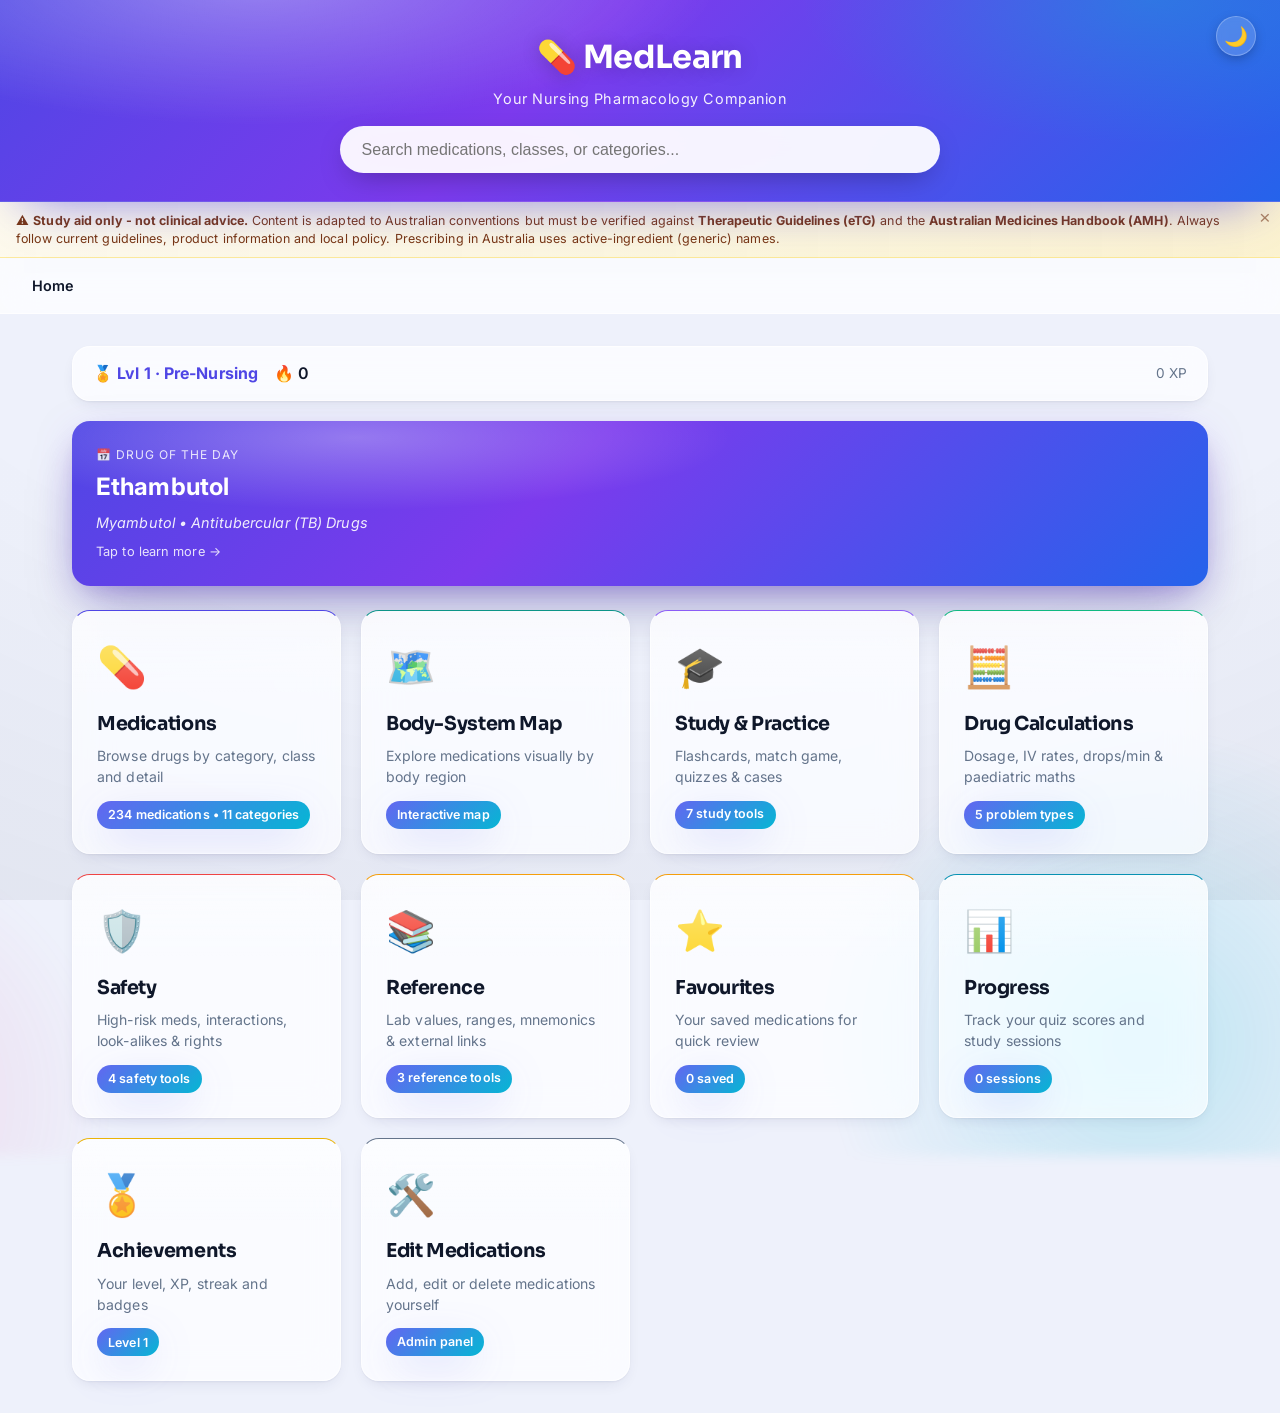
==== commit 0ee6f881: "Add PWA PNG icons + Apple touch icon for reliable phone install" ====
--- a/index.html
+++ b/index.html
@@ -12,8 +12,11 @@
     <link rel="stylesheet" href="cinematic.css">
     <link rel="manifest" href="manifest.json">
     <meta name="theme-color" content="#4f46e5">
-    <link rel="apple-touch-icon" href="icon.svg">
+    <link rel="apple-touch-icon" href="apple-touch-icon.png">
+    <link rel="icon" type="image/png" sizes="192x192" href="icon-192.png">
     <meta name="apple-mobile-web-app-capable" content="yes">
+    <meta name="apple-mobile-web-app-status-bar-style" content="black-translucent">
+    <meta name="apple-mobile-web-app-title" content="MedLearn">
     <meta name="mobile-web-app-capable" content="yes">
 </head>
 <body>
--- a/cinematic.css
+++ b/cinematic.css
@@ -460,3 +460,120 @@
     background-clip: padding-box;
 }
 ::-webkit-scrollbar-track { background: transparent; }
+
+
+/* =====================================================================
+   EXTERNAL REFERENCES HUB
+   ===================================================================== */
+.ref-note {
+    background: var(--glass-bg);
+    backdrop-filter: var(--glass-blur);
+    border: 1px solid var(--glass-border);
+    border-left: 4px solid var(--accent);
+    border-radius: var(--radius-sm);
+    padding: 0.9rem 1.1rem;
+    font-size: 0.9rem;
+    line-height: 1.55;
+    color: var(--text-light);
+    box-shadow: var(--shadow);
+    margin-bottom: 1.5rem;
+}
+
+.ref-group-title {
+    font-family: 'Sora', 'Inter', sans-serif;
+    font-size: 1.05rem;
+    color: var(--text);
+    margin: 1.75rem 0 0.9rem;
+    letter-spacing: -0.01em;
+}
+
+.ref-grid {
+    display: grid;
+    grid-template-columns: repeat(auto-fill, minmax(260px, 1fr));
+    gap: 1rem;
+}
+
+.ref-card {
+    display: flex;
+    flex-direction: column;
+    gap: 0.5rem;
+    text-decoration: none;
+    color: inherit;
+    background: var(--glass-bg);
+    backdrop-filter: var(--glass-blur);
+    border: 1px solid var(--glass-border);
+    border-radius: var(--radius-sm);
+    padding: 1.1rem 1.15rem;
+    box-shadow: var(--shadow);
+    position: relative;
+    overflow: hidden;
+    transition: transform .3s cubic-bezier(.2,.8,.2,1), box-shadow .3s, border-color .3s;
+}
+.ref-card::before {
+    content: "";
+    position: absolute;
+    left: 0; top: 0; bottom: 0;
+    width: 3px;
+    background: var(--grad-accent);
+    opacity: 0;
+    transition: opacity .3s;
+}
+.ref-card:hover {
+    transform: translateY(-5px);
+    box-shadow: var(--shadow-lg);
+    border-color: rgba(99,102,241,.4);
+}
+.ref-card:hover::before { opacity: 1; }
+
+.ref-card-top {
+    display: flex;
+    align-items: flex-start;
+    justify-content: space-between;
+    gap: 0.6rem;
+}
+.ref-name {
+    font-weight: 700;
+    font-size: 0.98rem;
+    line-height: 1.3;
+    color: var(--text);
+}
+.ref-desc {
+    font-size: 0.85rem;
+    color: var(--text-light);
+    line-height: 1.5;
+    flex-grow: 1;
+}
+.ref-link {
+    font-size: 0.82rem;
+    font-weight: 600;
+    color: var(--primary);
+    display: inline-flex;
+    align-items: center;
+    gap: 0.3rem;
+    margin-top: 0.25rem;
+}
+.ref-arrow { transition: transform .25s; }
+.ref-card:hover .ref-arrow { transform: translate(2px, -2px); }
+
+/* Access badges */
+.ref-badge {
+    flex-shrink: 0;
+    font-size: 0.66rem;
+    font-weight: 700;
+    letter-spacing: 0.04em;
+    text-transform: uppercase;
+    padding: 0.2rem 0.5rem;
+    border-radius: 999px;
+    white-space: nowrap;
+    line-height: 1.4;
+}
+.ref-badge.free  { background: rgba(16,185,129,.15); color: #059669; border: 1px solid rgba(16,185,129,.35); }
+.ref-badge.sub   { background: rgba(245,158,11,.15); color: #b45309; border: 1px solid rgba(245,158,11,.4); }
+.ref-badge.login { background: rgba(99,102,241,.15); color: #4f46e5; border: 1px solid rgba(99,102,241,.4); }
+
+/* Dark mode */
+body.dark .ref-link { color: #a5b4fc; }
+body.dark .ref-badge.free  { background: rgba(16,185,129,.18); color: #6ee7b7; }
+body.dark .ref-badge.sub   { background: rgba(245,158,11,.18); color: #fcd34d; }
+body.dark .ref-badge.login { background: rgba(129,140,248,.2); color: #c7d2fe; }
+body.dark .ref-card:hover { border-color: rgba(129,140,248,.6); box-shadow: var(--shadow-lg), 0 0 26px -8px rgba(99,102,241,.5); }
